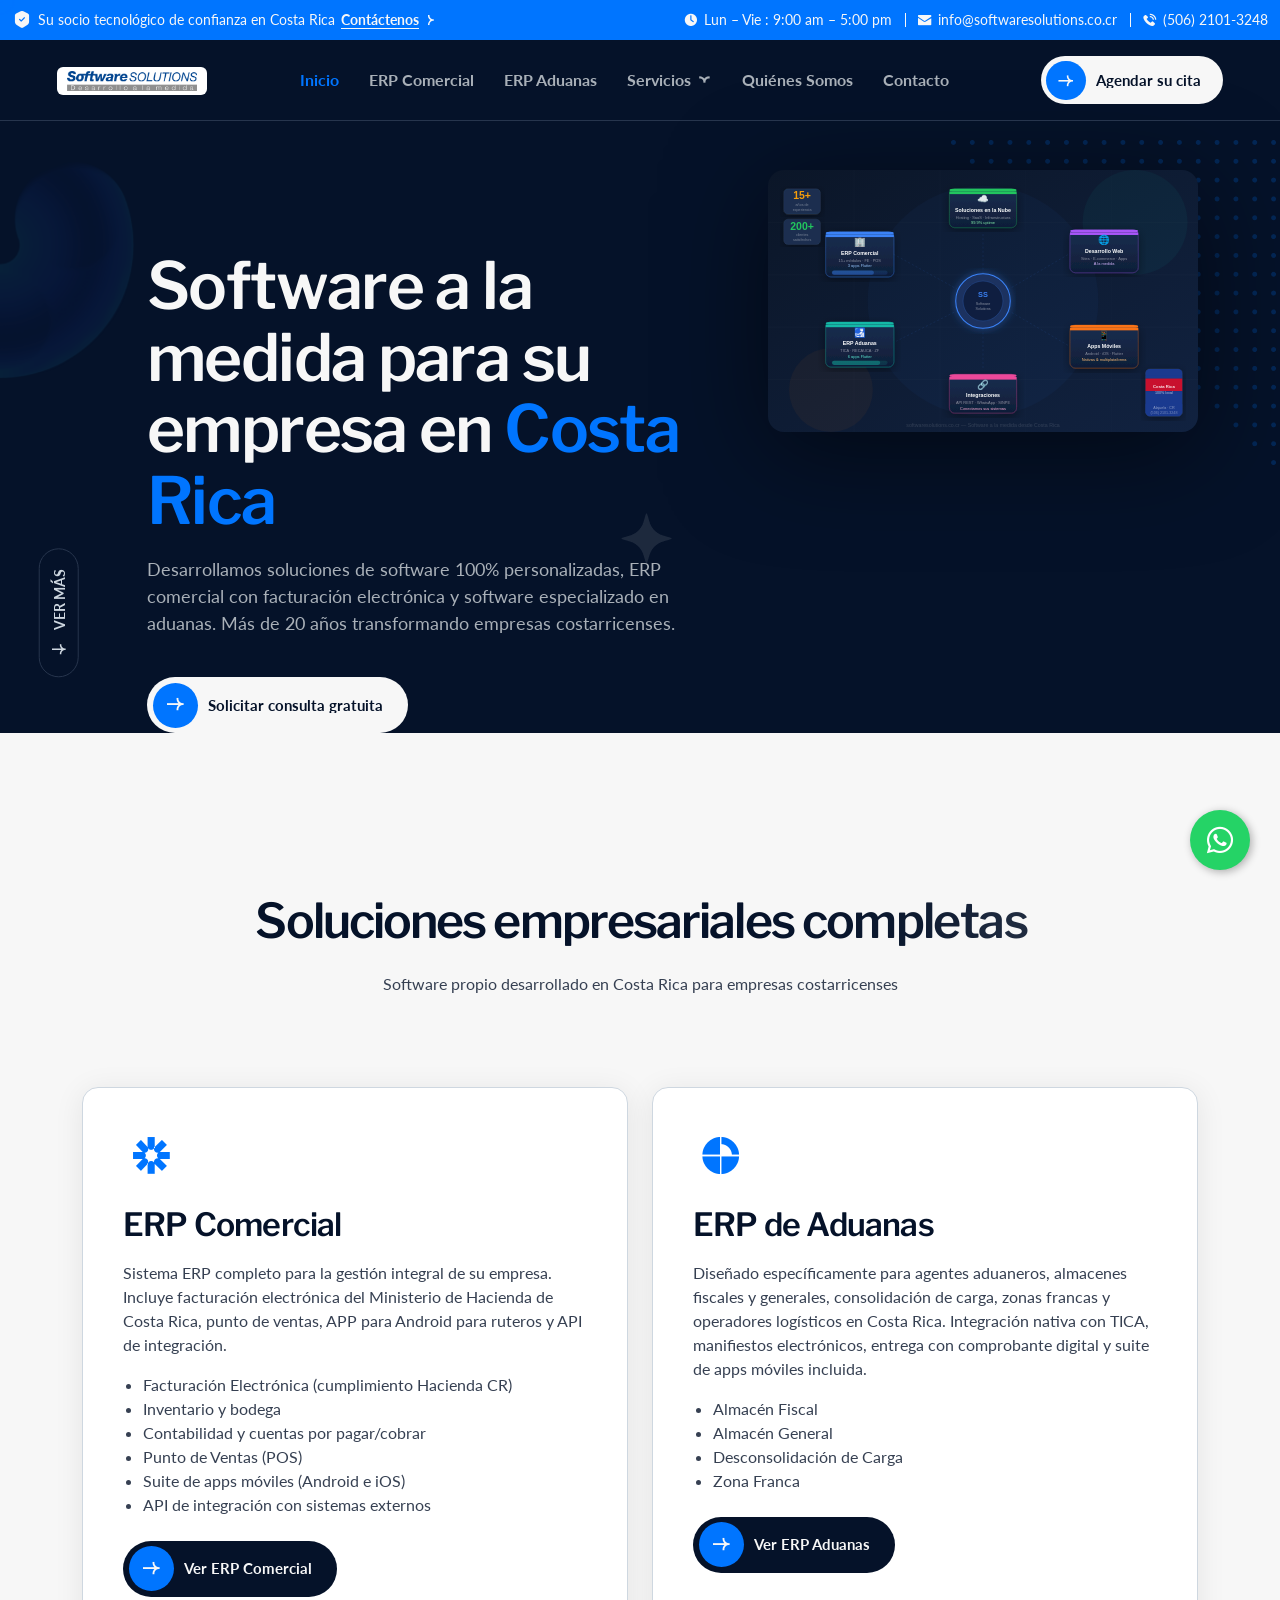
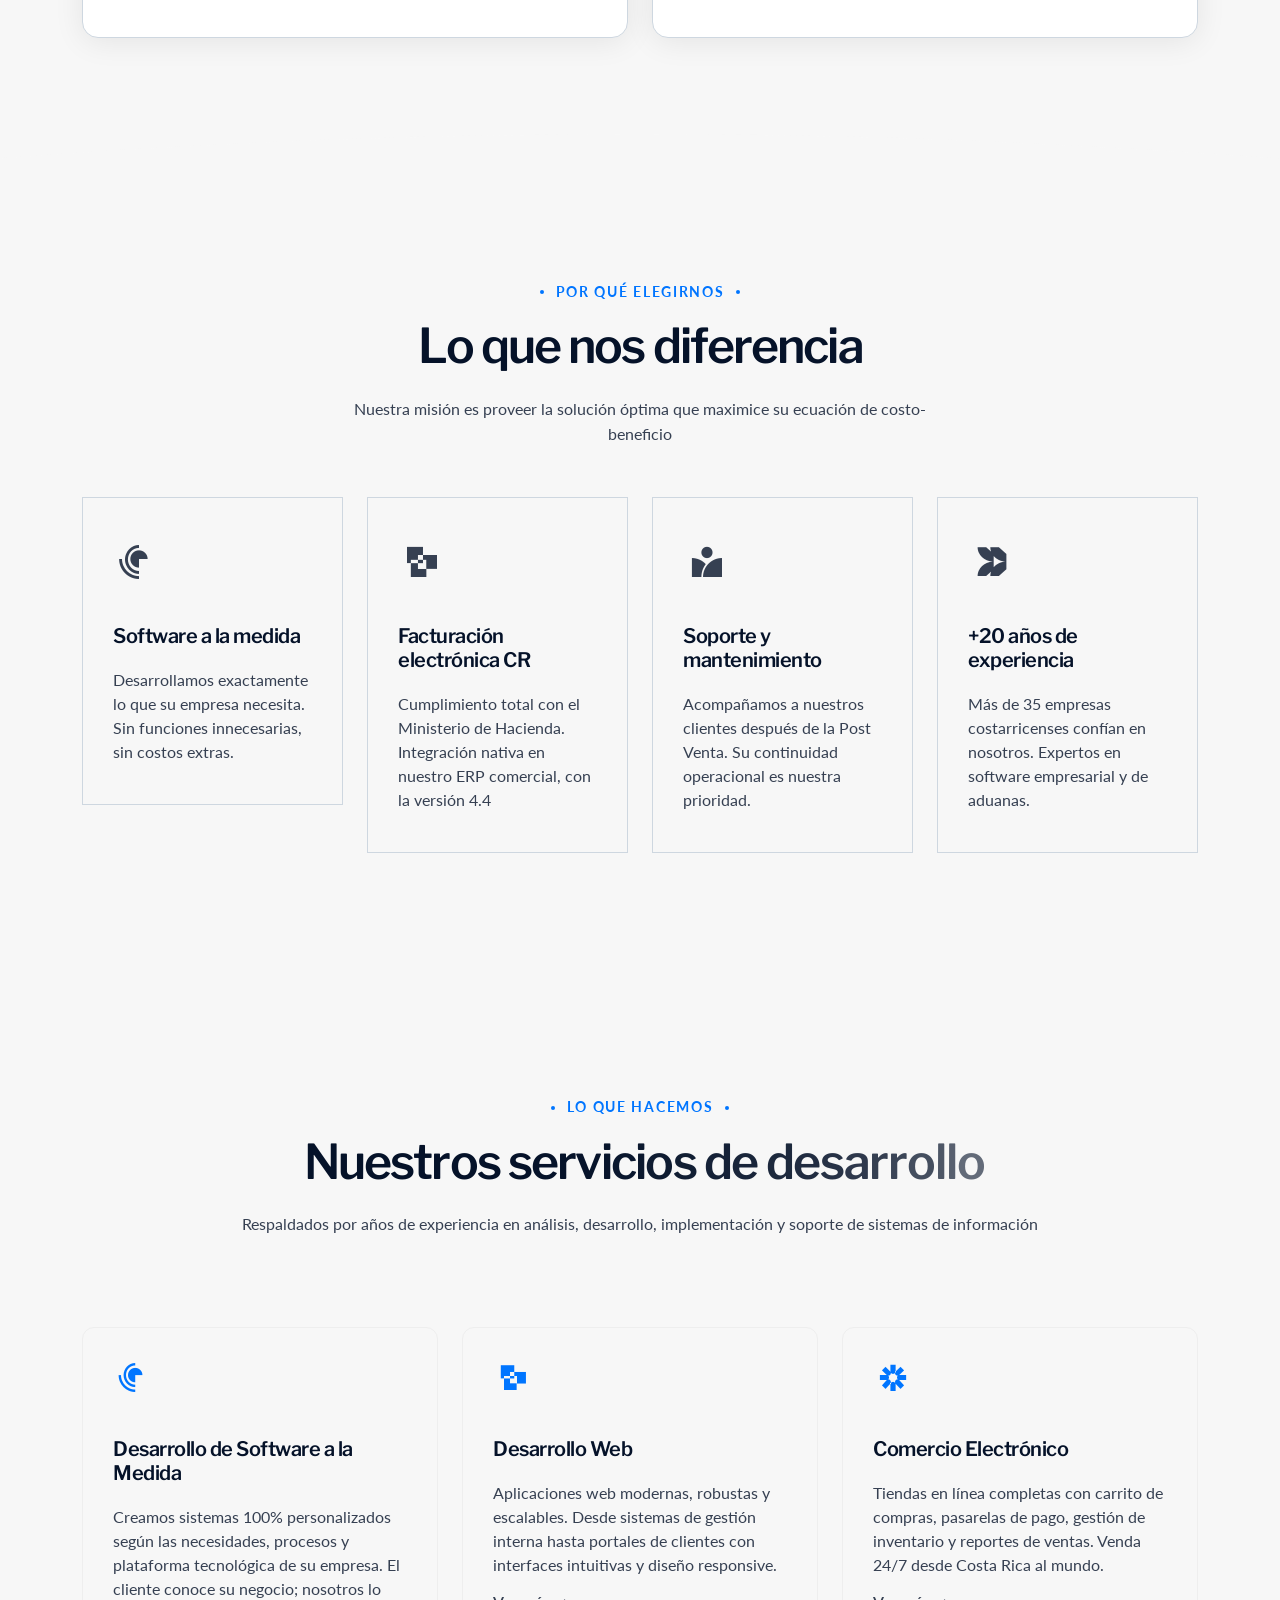
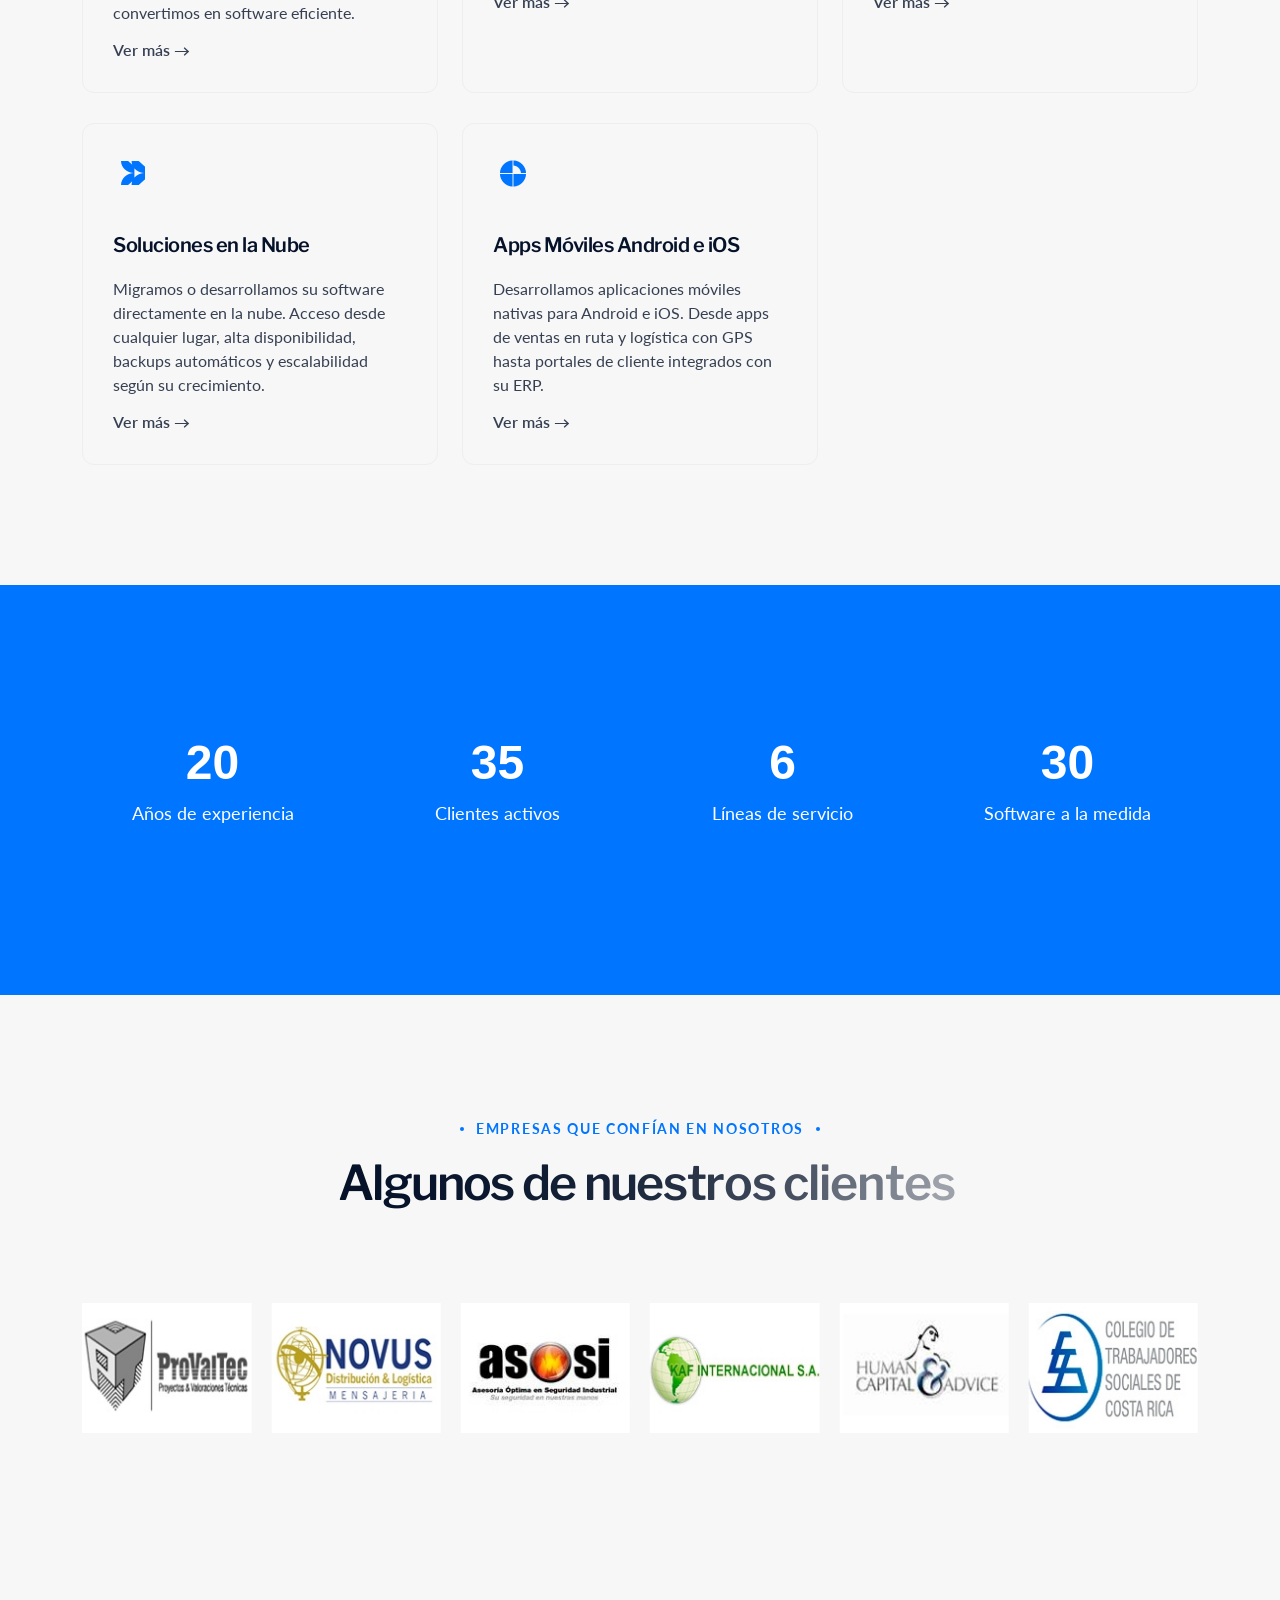
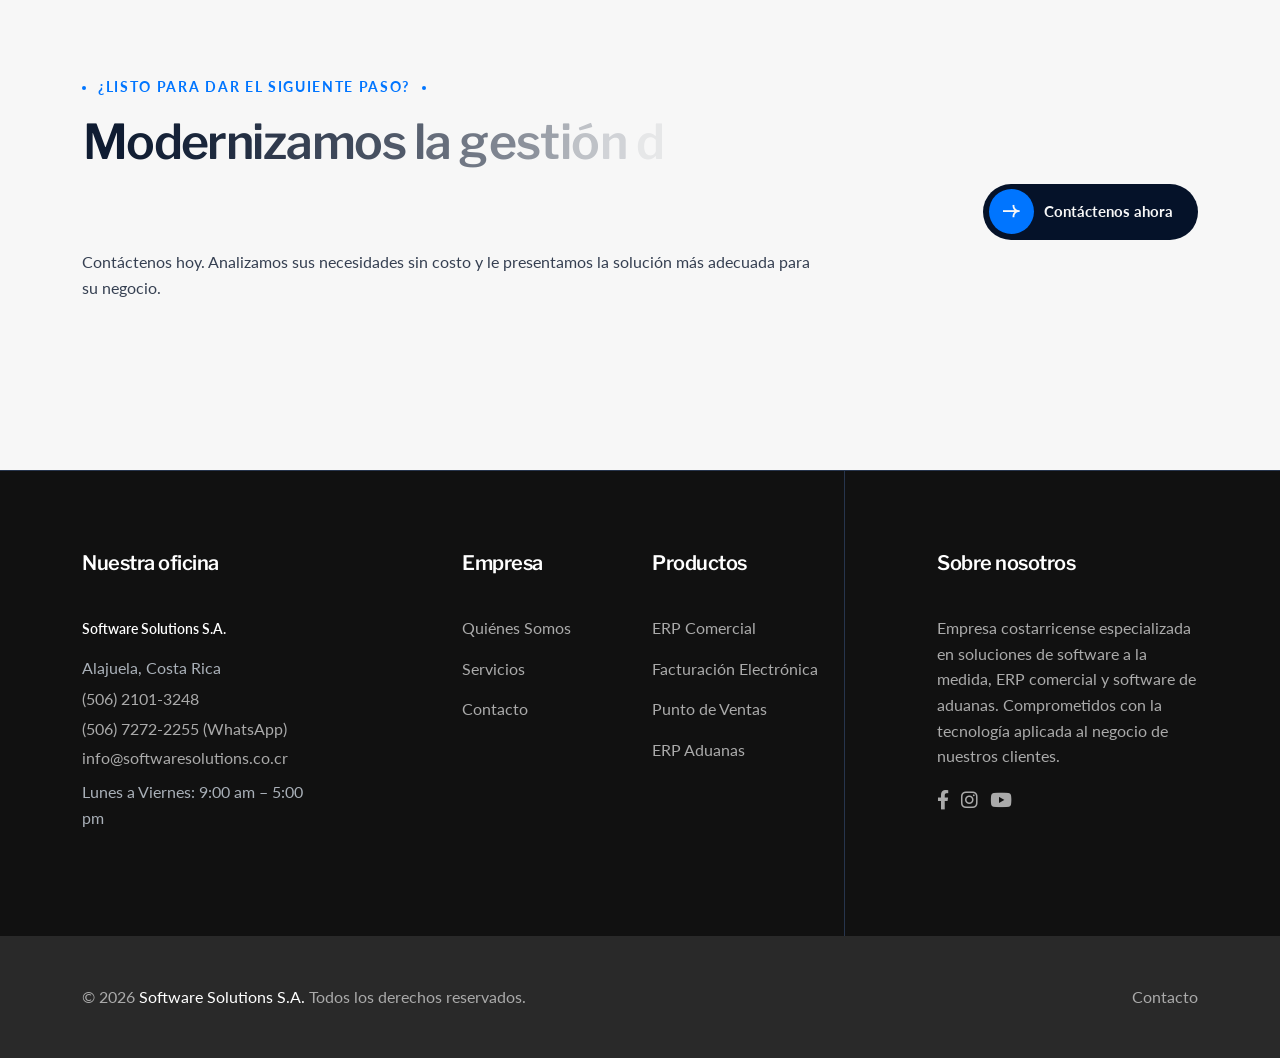
==== index.html @ 4cee5033 "first commit" ====
﻿<!DOCTYPE html>
<html class="no-js" lang="es">

<head>
   <meta charset="utf-8" />
   <meta http-equiv="x-ua-compatible" content="ie=edge" />
   <meta name="viewport" content="width=device-width, initial-scale=1" />
   <meta name="description" content="Empresa costarricense especializada en desarrollo de software a la medida, ERP comercial con facturación electrónica y software de aduanas. Más de 20 años sirviendo a empresas en Costa Rica." />
   <meta name="keywords" content="desarrollo de software costa rica, software a la medida, ERP costa rica, facturación electrónica costa rica, software aduanas costa rica, empresa software alajuela" />
   <link rel="canonical" href="https://www.softwaresolutions.co.cr/" />

   <title>Software Solutions S.A. | Software a la medida en Costa Rica</title>

   <link rel="apple-touch-icon" href="assets/images/fav.png" />
   <link rel="shortcut icon" type="image/x-icon" href="assets/images/fav.png" />

   <!-- CSS -->
   <link rel="stylesheet" href="assets/css/bootstrap.min.css" />
   <link rel="stylesheet" href="assets/css/font-awesome-pro.min.css" />
   <link rel="stylesheet" href="assets/css/animate.css" />
   <link rel="stylesheet" href="assets/css/solvior-icons.css" />
   <link rel="stylesheet" href="assets/css/swiper.min.css" />
   <link rel="stylesheet" href="assets/css/odometer-theme-default.css" />
   <link rel="stylesheet" href="assets/css/nice-select.css" />
   <link rel="stylesheet" href="assets/css/venobox.min.css" />
   <link rel="stylesheet" href="assets/css/meanmenu.css" />
   <link rel="stylesheet" href="assets/css/main.css" />

   <!-- Schema.org Organization -->
   <script type="application/ld+json">
   {
     "@context": "https://schema.org",
     "@type": "Organization",
     "name": "Software Solutions S.A.",
     "url": "https://www.softwaresolutions.co.cr",
     "logo": "https://www.softwaresolutions.co.cr/img/logo.png",
     "contactPoint": {
       "@type": "ContactPoint",
       "telephone": "+50621013248",
       "contactType": "customer service",
       "areaServed": "CR",
       "availableLanguage": "Spanish"
     },
     "address": {
       "@type": "PostalAddress",
       "addressLocality": "Alajuela",
       "addressCountry": "CR"
     },
     "sameAs": [
       "https://www.facebook.com/",
       "https://www.instagram.com/",
       "https://www.youtube.com/"
     ]
   }
   </script>

   <style>
      /* WhatsApp flotante */
      .whatsapp-float {
         position: fixed;
         width: 60px;
         height: 60px;
         bottom: 30px;
         right: 30px;
         background-color: #25d366;
         color: #fff;
         border-radius: 50px;
         text-align: center;
         font-size: 30px;
         box-shadow: 2px 2px 8px rgba(0,0,0,0.3);
         z-index: 9999;
         display: flex;
         align-items: center;
         justify-content: center;
         text-decoration: none;
         transition: transform 0.2s;
      }
      .whatsapp-float:hover { transform: scale(1.1); color: #fff; }
   .site-logo img{max-height:44px;width:auto;background:#fff;border-radius:6px;padding:4px 10px;}</style>
   <!-- Open Graph -->
   <meta property="og:type" content="website" />
   <meta property="og:locale" content="es_CR" />
   <meta property="og:site_name" content="Software Solutions S.A." />
   <meta property="og:url" content="https://www.softwaresolutions.co.cr/" />
   <meta property="og:title" content="Software Solutions S.A. | Software a la medida en Costa Rica" />
   <meta property="og:description" content="Empresa costarricense especializada en desarrollo de software a la medida, ERP comercial con facturación electrónica y software de aduanas. Más de 20 años sirviendo a empresas en Costa Rica." />
   <meta property="og:image" content="https://www.softwaresolutions.co.cr/img/og-image.jpg" />
   <meta name="twitter:card" content="summary_large_image" />
   <meta name="twitter:title" content="Software Solutions S.A. | Software a la medida en Costa Rica" />
   <meta name="twitter:description" content="Empresa costarricense especializada en desarrollo de software a la medida, ERP comercial con facturación electrónica y software de aduanas." />
   <meta name="twitter:image" content="https://www.softwaresolutions.co.cr/img/og-image.jpg" />
</head>

<body>

   <!-- Botón flotante WhatsApp -->
   <a href="https://wa.me/50672722255" class="whatsapp-float" target="_blank" aria-label="Contactar por WhatsApp">
      <i class="fa-brands fa-whatsapp"></i>
   </a>

   <div class="mouseCursor cursor-outer"></div>
   <div class="mouseCursor cursor-inner"><span><i class="tji-angle-left"></i>Drag<i class="tji-angle-right"></i></span></div>

   <!-- Preloader -->
   <div class="preloader">
      <div class="loading-container">
         <div class="loading"></div>
         <div id="loading-icon"><img src="assets/images/loader.svg" alt="cargando"></div>
      </div>
   </div>

   <!-- Hamburger Menu -->
   <div class="body-overlay"></div>
   <div class="hamburger-area" data-lenis-prevent>
      <div class="hamburger_bg"></div>
      <div class="hamburger_wrapper">
         <div class="hamburger_top d-flex align-items-center justify-content-between">
            <div class="hamburger_logo">
               <a href="index.html" class="mobile_logo">
                  <span style="font-size:1.2rem;font-weight:700;color:#fff;">Software Solutions S.A.</span>
               </a>
            </div>
            <div class="hamburger_close">
               <button class="hamburger_close_btn hamburgerCloseBtn"><i class="fa-thin fa-times"></i></button>
            </div>
         </div>
         <div class="hamburger_menu">
            <div class="mobile_menu"></div>
         </div>
         <div class="hamburger-infos">
            <h4 class="hamburger-title">Información de contacto</h4>
            <div class="contact-info">
               <div class="contact_item">
                  <span class="subtitle">Email</span>
                  <div class="text"><a class="link" href="mailto:info@softwaresolutions.co.cr">info@softwaresolutions.co.cr</a></div>
               </div>
               <div class="contact_item">
                  <span class="subtitle">Teléfono</span>
                  <div class="text"><a class="link" href="tel:+50621013248">(506) 2101-3248</a></div>
               </div>
               <div class="contact_item">
                  <span class="subtitle">WhatsApp</span>
                  <div class="text"><a class="link" href="https://wa.me/50672722255">(506) 7272-2255</a></div>
               </div>
               <div class="contact_item">
                  <span class="subtitle">Ubicación</span>
                  <div class="text">Alajuela, Costa Rica</div>
               </div>
            </div>
         </div>
         <div class="hamburger-socials">
            <h4 class="hamburger-title">Síguenos</h4>
            <ul>
               <li><a href="https://www.facebook.com/" target="_blank"><i class="fa-brands fa-facebook-f"></i></a></li>
               <li><a href="https://www.instagram.com/" target="_blank"><i class="fa-brands fa-instagram"></i></a></li>
               <li><a href="https://www.youtube.com/" target="_blank"><i class="fa-brands fa-youtube"></i></a></li>
            </ul>
         </div>
      </div>
   </div>

   <!-- Header -->
   <header class="tj-header-area header-1 header-absolute">
      <div class="header-topbar">
         <div class="container-fluid">
            <div class="row">
               <div class="col-12">
                  <div class="header-topbar_wrap">
                     <div class="topbar_note">
                        <i class="tji-check"></i> Su socio tecnológico de confianza en Costa Rica
                        <a href="contacto.html"><span>Contáctenos</span><i class="tji-angle-right"></i></a>
                     </div>
                     <div class="topbar_infos">
                        <div class="info_item">
                           <span><i class="tji-clock"></i></span>
                           <span>Lun – Vie : 9:00 am – 5:00 pm</span>
                        </div>
                        <div class="info_item">
                           <span><i class="tji-email"></i></span>
                           <a href="mailto:info@softwaresolutions.co.cr">info@softwaresolutions.co.cr</a>
                        </div>
                        <div class="info_item">
                           <span><i class="tji-phone"></i></span>
                           <a href="tel:+50621013248">(506) 2101-3248</a>
                        </div>
                     </div>
                  </div>
               </div>
            </div>
         </div>
      </div>
      <div class="header-bottom">
         <div class="container-fluid">
            <div class="row">
               <div class="col-12">
                  <div class="header-wrapper">
                     <!-- logo -->
                     <div class="site-logo">
                        <a class="logo" href="index.html">
                           <img src="img/logo.png" alt="Software Solutions S.A." onerror="this.outerHTML='<span style=\'font-weight:800;font-size:1.1rem;\'>Software Solutions S.A.</span>'">
                        </a>
                     </div>
                     <!-- nav -->
                     <div class="mainmenu d-lg-block d-none" id="main-menu">
                        <ul>
                           <li class="current-menu-ancestor"><a href="index.html">Inicio</a></li>
                           
                           <li><a href="erp-comercial.html">ERP Comercial</a></li>
                           <li><a href="erp-aduanas.html">ERP Aduanas</a></li>
                           <li class="has-dropdown">
                              <a href="servicios.html">Servicios</a>
                              <ul class="sub-menu">
                                 <li><a href="servicios.html#desarrollo">Desarrollo de Software a la Medida</a></li>
                                 <li><a href="servicios.html#web">Desarrollo Web</a></li>
                                 <li><a href="servicios.html#ecommerce">Comercio Electrónico</a></li>
                                 <li><a href="servicios.html#nube">Soluciones en la Nube</a></li>
                                 <li><a href="servicios.html#apps-moviles">Apps Móviles Android e iOS</a></li>
                              </ul>
                           </li>
                           <li><a href="quienes-somos.html">Quiénes Somos</a></li>

                           <li><a href="contacto.html">Contacto</a></li>
                        </ul>
                     </div>
                     <div class="header_right_info d-none d-md-inline-flex">
                        <a href="contacto.html" class="tj-primary-btn header_btn">
                           <div class="btn_inner">
                              <div class="btn_icon"><span><i class="tji-arrow-right"></i><i class="tji-arrow-right"></i></span></div>
                              <div class="btn_text"><span>Agendar su cita</span></div>
                           </div>
                        </a>
                     </div>
                     <button class="menu_btn d-lg-none hamburgerBtn">
                        Menú
                        <span class="cubes"><span></span><span></span><span></span><span></span></span>
                     </button>
                  </div>
               </div>
            </div>
         </div>
      </div>
   </header>

   <!-- Header sticky duplicado -->
   <header class="tj-header-area header-1 header-duplicate header-sticky">
      <div class="header-bottom">
         <div class="container-fluid">
            <div class="row">
               <div class="col-12">
                  <div class="header-wrapper">
                     <div class="site-logo">
                        <a class="logo" href="index.html">
                           <img src="img/logo.png" alt="Software Solutions S.A." onerror="this.outerHTML='<span style=\'font-weight:800;font-size:1.1rem;\'>Software Solutions S.A.</span>'">
                        </a>
                     </div>
                     <div class="mainmenu d-lg-block d-none" id="main-menu-sticky">
                        <ul>
                           <li class="current-menu-ancestor"><a href="index.html">Inicio</a></li>
                           
                           <li><a href="erp-comercial.html">ERP Comercial</a></li>
                           <li><a href="erp-aduanas.html">ERP Aduanas</a></li>
                           <li class="has-dropdown">
                              <a href="servicios.html">Servicios</a>
                              <ul class="sub-menu">
                                 <li><a href="servicios.html#desarrollo">Desarrollo de Software a la Medida</a></li>
                                 <li><a href="servicios.html#web">Desarrollo Web</a></li>
                                 <li><a href="servicios.html#ecommerce">Comercio Electrónico</a></li>
                                 <li><a href="servicios.html#nube">Soluciones en la Nube</a></li>
                                 <li><a href="servicios.html#apps-moviles">Apps Móviles Android e iOS</a></li>
                              </ul>
                           </li>
                           <li><a href="quienes-somos.html">Quiénes Somos</a></li>

                           <li><a href="contacto.html">Contacto</a></li>
                        </ul>
                     </div>
                     <div class="header_right_info d-none d-md-inline-flex">
                        <a href="contacto.html" class="tj-primary-btn header_btn">
                           <div class="btn_inner">
                              <div class="btn_icon"><span><i class="tji-arrow-right"></i><i class="tji-arrow-right"></i></span></div>
                              <div class="btn_text"><span>Agendar su cita</span></div>
                           </div>
                        </a>
                     </div>
                     <button class="menu_btn d-lg-none hamburgerBtn">
                        Menú <span class="cubes"><span></span><span></span><span></span><span></span></span>
                     </button>
                  </div>
               </div>
            </div>
         </div>
      </div>
   </header>

   <!-- MAIN -->
   <div id="smooth-wrapper">
      <div id="smooth-content">
         <main id="primary" class="site-main">

            <!-- HERO -->
            <div class="heroStack">
               <div class="stackOverlay"></div>
               <section class="tj-hero-section">
                  <div class="container">
                     <div class="row">
                        <div class="hero-wrapper">
                           <div class="hero-content">
                              <h1 class="hero-title text-anim">Software a la medida para su empresa en <span class="active-color">Costa Rica</span></h1>
                              <div class="desc wow fadeInUp" data-wow-delay="0.1s">
                                 <p>Desarrollamos soluciones de software 100% personalizadas, ERP comercial con facturación electrónica y software especializado en aduanas. Más de 20 años transformando empresas costarricenses.</p>
                              </div>
                              <div class="wow fadeInUp" data-wow-delay="0.3s">
                                 <a href="contacto.html" class="tj-primary-btn hero-button">
                                    <div class="btn_inner">
                                       <div class="btn_icon"><span><i class="tji-arrow-right"></i><i class="tji-arrow-right"></i></span></div>
                                       <div class="btn_text"><span>Solicitar consulta gratuita</span></div>
                                    </div>
                                 </a>
                              </div>
                              <div class="hero-shapes-1 move-anim"><img src="assets/images/shapes/hero-1.png" alt=""></div>
                              <div class="hero-shapes-2 zoominout"><img src="assets/images/shapes/hero-3.png" alt=""></div>
                           </div>
                           <div class="hero-images-box">
                              <div class="hero-images">
                                 <img src="img/hero-home.svg" alt="Ecosistema de soluciones de software — Software Solutions Costa Rica" style="border-radius:16px;filter:drop-shadow(0 20px 50px rgba(0,0,0,.5));">
                              </div>
                              <div class="images-shapes move-anim-2"><img src="assets/images/shapes/hero-2.png" alt=""></div>
                           </div>
                        </div>
                     </div>
                  </div>
                  <div class="hero_scroll d-none d-lg-block">
                     <a class="down" href="#scroll-hero"><span><i class="tji-arrow-bown"></i></span>Ver más</a>
                  </div>
               </section>
            </div>
            <!-- /HERO -->

            <!-- PRODUCTOS ESTRELLA -->
            <section class="section-space" style="background:#f7f7f7;">
               <div class="container">
                  <div class="row">
                     <div class="col-12">
                        <div class="sec-heading text-center">
                           <span class="sub-title wow fadeInUp" data-wow-delay="0.1s">Nuestros productos</span>
                           <h2 class="sec-title text-anim">Soluciones empresariales completas</h2>
                           <div class="desc wow fadeInUp" data-wow-delay="0.3s">
                              <p>Software propio desarrollado en Costa Rica para empresas costarricenses</p>
                           </div>
                        </div>
                     </div>
                  </div>
                  <div class="row rg-30 mt-40">
                     <!-- ERP Comercial -->
                     <div class="col-lg-6 col-md-12">
                        <div class="feature-item hover-bg" style="padding:40px;height:100%;border-radius:16px;background:#fff;box-shadow:0 4px 30px rgba(0,0,0,0.08);">
                           <div class="feature-icon" style="margin-bottom:20px;">
                              <i class="tji-business" style="font-size:3.5rem;color:var(--tj-color-theme-primary, #e63c20);"></i>
                           </div>
                           <div class="feature-content">
                              <h3 class="title" style="margin-bottom:16px;">ERP Comercial</h3>
                              <div class="desc">
                                 <p>Sistema ERP completo para la gestión integral de su empresa. Incluye facturación electrónica del Ministerio de Hacienda de Costa Rica, punto de ventas, APP para Android para ruteros y API de integración.</p>
                                 <ul style="margin-top:16px;padding-left:20px;">
                                    <li>Facturación Electrónica (cumplimiento Hacienda CR)</li>
                                    <li>Inventario y bodega</li>
                                    <li>Contabilidad y cuentas por pagar/cobrar</li>
                                    <li>Punto de Ventas (POS)</li>
                                    <li>Suite de apps móviles (Android e iOS)</li>
                                    <li>API de integración con sistemas externos</li>
                                 </ul>
                              </div>
                              <div style="margin-top:24px;">
                                 <a href="erp-comercial.html" class="tj-primary-btn">
                                    <div class="btn_inner">
                                       <div class="btn_icon"><span><i class="tji-arrow-right"></i><i class="tji-arrow-right"></i></span></div>
                                       <div class="btn_text"><span>Ver ERP Comercial</span></div>
                                    </div>
                                 </a>
                              </div>
                           </div>
                        </div>
                     </div>
                     <!-- ERP Aduanas -->
                     <div class="col-lg-6 col-md-12">
                        <div class="feature-item hover-bg" style="padding:40px;height:100%;border-radius:16px;background:#fff;box-shadow:0 4px 30px rgba(0,0,0,0.08);">
                           <div class="feature-icon" style="margin-bottom:20px;">
                              <i class="tji-executive" style="font-size:3.5rem;color:var(--tj-color-theme-primary, #e63c20);"></i>
                           </div>
                           <div class="feature-content">
                              <h3 class="title" style="margin-bottom:16px;">ERP de Aduanas</h3>
                              <div class="desc">
                                 <p>Diseñado específicamente para agentes aduaneros, almacenes fiscales y generales, consolidación de carga, zonas francas y operadores logísticos en Costa Rica. Integración nativa con TICA, manifiestos electrónicos, entrega con comprobante digital y suite de apps móviles incluida.</p>
                                 <ul style="margin-top:16px;padding-left:20px;">
                                    <li>Almacén Fiscal</li>
                                    <li>Almacén General</li>
                                    <li>Desconsolidación de Carga</li>
                                    <li>Zona Franca</li>
                                 </ul>
                              </div>
                              <div style="margin-top:24px;">
                                 <a href="erp-aduanas.html" class="tj-primary-btn">
                                    <div class="btn_inner">
                                       <div class="btn_icon"><span><i class="tji-arrow-right"></i><i class="tji-arrow-right"></i></span></div>
                                       <div class="btn_text"><span>Ver ERP Aduanas</span></div>
                                    </div>
                                 </a>
                              </div>
                           </div>
                        </div>
                     </div>
                  </div>
               </div>
            </section>
            <!-- /PRODUCTOS ESTRELLA -->

            <!-- FEATURES -->
            <section class="tj-feature-section with-shape" id="scroll-hero">
               <div class="tj-feature-section-wrap section-space">
                  <div class="container">
                     <div class="row">
                        <div class="col-12">
                           <div class="sec-heading text-center">
                              <span class="sub-title wow fadeInUp" data-wow-delay="0.1s">Por qué elegirnos</span>
                              <h2 class="sec-title text-anim">Lo que nos diferencia</h2>
                              <div class="desc wow fadeInUp" data-wow-delay="0.3s">
                                 <p>Nuestra misión es proveer la solución óptima que maximice su ecuación de costo-beneficio</p>
                              </div>
                           </div>
                        </div>
                     </div>
                     <div class="row rg-30">
                        <div class="col-lg-3 col-md-6 col-sm-6">
                           <div class="feature-item hover-bg">
                              <div class="feature-icon"><i class="tji-optimization" style="font-size:3rem;"></i></div>
                              <div class="feature-content">
                                 <h5 class="title">Software a la medida</h5>
                                 <div class="desc"><p>Desarrollamos exactamente lo que su empresa necesita. Sin funciones innecesarias, sin costos extras.</p></div>
                              </div>
                           </div>
                        </div>
                        <div class="col-lg-3 col-md-6 col-sm-6">
                           <div class="feature-item hover-bg">
                              <div class="feature-icon"><i class="tji-strategic" style="font-size:3rem;"></i></div>
                              <div class="feature-content">
                                 <h5 class="title">Facturación electrónica CR</h5>
                                 <div class="desc"><p>Cumplimiento total con el Ministerio de Hacienda. Integración nativa en nuestro ERP comercial, con la versión 4.4</p></div>
                              </div>
                           </div>
                        </div>
                        <div class="col-lg-3 col-md-6 col-sm-6">
                           <div class="feature-item hover-bg">
                              <div class="feature-icon"><i class="tji-leadership" style="font-size:3rem;"></i></div>
                              <div class="feature-content">
                                 <h5 class="title">Soporte y mantenimiento</h5>
                                 <div class="desc"><p>Acompañamos a nuestros clientes después de la Post Venta. Su continuidad operacional es nuestra prioridad.</p></div>
                              </div>
                           </div>
                        </div>
                        <div class="col-lg-3 col-md-6 col-sm-6">
                           <div class="feature-item hover-bg">
                              <div class="feature-icon"><i class="tji-process" style="font-size:3rem;"></i></div>
                              <div class="feature-content">
                                 <h5 class="title">+20 años de experiencia</h5>
                                 <div class="desc"><p>Más de 35 empresas costarricenses confían en nosotros. Expertos en software empresarial y de aduanas.</p></div>
                              </div>
                           </div>
                        </div>
                     </div>
                  </div>
               </div>
            </section>
            <!-- /FEATURES -->


            <!-- SERVICIOS -->
            <section class="section-space">
               <div class="container">
                  <div class="row">
                     <div class="col-12">
                        <div class="sec-heading text-center">
                           <span class="sub-title wow fadeInUp" data-wow-delay="0.1s">Lo que hacemos</span>
                           <h2 class="sec-title text-anim">Nuestros servicios de desarrollo</h2>
                           <div class="desc wow fadeInUp" data-wow-delay="0.3s">
                              <p>Respaldados por años de experiencia en análisis, desarrollo, implementación y soporte de sistemas de información</p>
                           </div>
                        </div>
                     </div>
                  </div>
                  <div class="row rg-30 mt-40">
                     <div class="col-lg-4 col-md-6">
                        <div class="feature-item hover-bg" style="padding:30px;border-radius:12px;border:1px solid #eee;height:100%;">
                           <div class="feature-icon"><i class="tji-optimization" style="font-size:2.5rem;color:var(--tj-color-theme-primary,#e63c20);"></i></div>
                           <div class="feature-content">
                              <h5 class="title">Desarrollo de Software a la Medida</h5>
                              <div class="desc"><p>Creamos sistemas 100% personalizados según las necesidades, procesos y plataforma tecnológica de su empresa. El cliente conoce su negocio; nosotros lo convertimos en software eficiente.</p></div>
                              <a href="servicios.html#desarrollo" style="font-weight:600;margin-top:12px;display:inline-block;">Ver más &rarr;</a>
                           </div>
                        </div>
                     </div>
                     <div class="col-lg-4 col-md-6">
                        <div class="feature-item hover-bg" style="padding:30px;border-radius:12px;border:1px solid #eee;height:100%;">
                           <div class="feature-icon"><i class="tji-strategic" style="font-size:2.5rem;color:var(--tj-color-theme-primary,#e63c20);"></i></div>
                           <div class="feature-content">
                              <h5 class="title">Desarrollo Web</h5>
                              <div class="desc"><p>Aplicaciones web modernas, robustas y escalables. Desde sistemas de gestión interna hasta portales de clientes con interfaces intuitivas y diseño responsive.</p></div>
                              <a href="servicios.html#web" style="font-weight:600;margin-top:12px;display:inline-block;">Ver más &rarr;</a>
                           </div>
                        </div>
                     </div>
                     <div class="col-lg-4 col-md-6">
                        <div class="feature-item hover-bg" style="padding:30px;border-radius:12px;border:1px solid #eee;height:100%;">
                           <div class="feature-icon"><i class="tji-business" style="font-size:2.5rem;color:var(--tj-color-theme-primary,#e63c20);"></i></div>
                           <div class="feature-content">
                              <h5 class="title">Comercio Electrónico</h5>
                              <div class="desc"><p>Tiendas en línea completas con carrito de compras, pasarelas de pago, gestión de inventario y reportes de ventas. Venda 24/7 desde Costa Rica al mundo.</p></div>
                              <a href="servicios.html#ecommerce" style="font-weight:600;margin-top:12px;display:inline-block;">Ver más &rarr;</a>
                           </div>
                        </div>
                     </div>
                     <div class="col-lg-4 col-md-6">
                        <div class="feature-item hover-bg" style="padding:30px;border-radius:12px;border:1px solid #eee;height:100%;">
                           <div class="feature-icon"><i class="tji-process" style="font-size:2.5rem;color:var(--tj-color-theme-primary,#e63c20);"></i></div>
                           <div class="feature-content">
                              <h5 class="title">Soluciones en la Nube</h5>
                              <div class="desc"><p>Migramos o desarrollamos su software directamente en la nube. Acceso desde cualquier lugar, alta disponibilidad, backups automáticos y escalabilidad según su crecimiento.</p></div>
                              <a href="servicios.html#nube" style="font-weight:600;margin-top:12px;display:inline-block;">Ver más &rarr;</a>
                           </div>
                        </div>
                     </div>
                     <div class="col-lg-4 col-md-6">
                        <div class="feature-item hover-bg" style="padding:30px;border-radius:12px;border:1px solid #eee;height:100%;">
                           <div class="feature-icon"><i class="tji-executive" style="font-size:2.5rem;color:var(--tj-color-theme-primary,#e63c20);"></i></div>
                           <div class="feature-content">
                              <h5 class="title">Apps Móviles Android e iOS</h5>
                              <div class="desc"><p>Desarrollamos aplicaciones móviles nativas para Android e iOS. Desde apps de ventas en ruta y logística con GPS hasta portales de cliente integrados con su ERP.</p></div>
                              <a href="servicios.html#apps-moviles" style="font-weight:600;margin-top:12px;display:inline-block;">Ver más &rarr;</a>
                           </div>
                        </div>
                     </div>
                  </div>
               </div>
            </section>
            <!-- /SERVICIOS -->

            <!-- STATS -->
            <section class="section-space" style="background:var(--tj-color-theme-primary,#e63c20);color:#fff;">
               <div class="container">
                  <div class="row text-center">
                     <div class="col-lg-3 col-md-6 col-sm-6" style="padding:30px 0;">
                        <div class="odometer" data-count="20" style="font-size:3rem;font-weight:800;">20</div>
                        <p style="margin-top:8px;font-size:1.1rem;">Años de experiencia</p>
                     </div>
                     <div class="col-lg-3 col-md-6 col-sm-6" style="padding:30px 0;">
                        <div class="odometer" data-count="35" style="font-size:3rem;font-weight:800;">35+</div>
                        <p style="margin-top:8px;font-size:1.1rem;">Clientes activos</p>
                     </div>
                     <div class="col-lg-3 col-md-6 col-sm-6" style="padding:30px 0;">
                        <div class="odometer" data-count="6" style="font-size:3rem;font-weight:800;">6</div>
                        <p style="margin-top:8px;font-size:1.1rem;">Líneas de servicio</p>
                     </div>
                     <div class="col-lg-3 col-md-6 col-sm-6" style="padding:30px 0;">
                        <div class="odometer" data-count="30" style="font-size:3rem;font-weight:800;">30</div>
                        <p style="margin-top:8px;font-size:1.1rem;">Software a la medida</p>
                     </div>
                  </div>
               </div>
            </section>
            <!-- /STATS -->

            <!-- CLIENTES -->
            <section class="section-space" style="background:#f7f7f7;">
               <div class="container">
                  <div class="row">
                     <div class="col-12">
                        <div class="sec-heading text-center">
                           <span class="sub-title wow fadeInUp" data-wow-delay="0.1s">Empresas que confían en nosotros</span>
                           <h2 class="sec-title text-anim">Algunos de nuestros clientes</h2>
                        </div>
                     </div>
                  </div>
                  <div class="row mt-40">
                     <div class="col-12">
                        <div class="swiper brand-active">
                           <div class="swiper-wrapper">
                              <div class="swiper-slide"><div class="brand-logo"><img src="img/clientes/total-natural.jpg" alt="Total Natural"></div></div>
                              <div class="swiper-slide"><div class="brand-logo"><img src="img/clientes/provaltec.jpg" alt="Provaltec"></div></div>
                              <div class="swiper-slide"><div class="brand-logo"><img src="img/clientes/novus-mensajeria.jpg" alt="Novus Mensajería"></div></div>
                              <div class="swiper-slide"><div class="brand-logo"><img src="img/clientes/asosi.jpg" alt="ASOSI"></div></div>
                              <div class="swiper-slide"><div class="brand-logo"><img src="img/clientes/kaf-internacional.jpg" alt="KAF Internacional"></div></div>
                              <div class="swiper-slide"><div class="brand-logo"><img src="img/clientes/human-capital.jpg" alt="Human Capital"></div></div>
                              <div class="swiper-slide"><div class="brand-logo"><img src="img/clientes/colegio-trabajadores-sociales.jpg" alt="Colegio de Trabajadores Sociales"></div></div>
                              <div class="swiper-slide"><div class="brand-logo"><img src="img/clientes/boston-scientific.jpg" alt="Boston Scientific"></div></div>
                              <div class="swiper-slide"><div class="brand-logo"><img src="img/clientes/soluciones-logisticas-mundiales.jpg" alt="Soluciones Logísticas Mundiales"></div></div>
                              <div class="swiper-slide"><div class="brand-logo"><img src="img/clientes/human-talent-factory.jpg" alt="Human Talent Factory"></div></div>
                              <div class="swiper-slide"><div class="brand-logo"><img src="img/clientes/cable-pacayas.jpg" alt="Cable Pacayas"></div></div>
                              <div class="swiper-slide"><div class="brand-logo"><img src="img/clientes/rush-cargo.jpg" alt="Rush Cargo"></div></div>
                              <div class="swiper-slide"><div class="brand-logo"><img src="img/clientes/araica.jpg" alt="ARAICA"></div></div>
                              <div class="swiper-slide"><div class="brand-logo"><img src="img/clientes/tnt-costa-rica.jpg" alt="TNT Costa Rica"></div></div>
                              <div class="swiper-slide"><div class="brand-logo"><img src="img/clientes/jp-tecnicas.jpg" alt="JP Técnicas"></div></div>
                              <div class="swiper-slide"><div class="brand-logo"><img src="img/clientes/interport.jpg" alt="Interport"></div></div>
                              <div class="swiper-slide"><div class="brand-logo"><img src="img/clientes/tropical-tours.jpg" alt="Tropical Tours"></div></div>
                              <div class="swiper-slide"><div class="brand-logo"><img src="img/clientes/deliexpress.jpg" alt="Deliexpress"></div></div>
                              <div class="swiper-slide"><div class="brand-logo"><img src="img/clientes/show-marketing.jpg" alt="Show Marketing"></div></div>
                              <div class="swiper-slide"><div class="brand-logo"><img src="img/clientes/sama-internacional.jpg" alt="Sama Internacional"></div></div>
                              <div class="swiper-slide"><div class="brand-logo"><img src="img/clientes/intercontinental-kargo.jpg" alt="Intercontinental Kargo"></div></div>
                              <div class="swiper-slide"><div class="brand-logo"><img src="img/clientes/sistamedica.jpg" alt="Sistamedica"></div></div>
                              <div class="swiper-slide"><div class="brand-logo"><img src="img/clientes/aduanal-horizontes.jpg" alt="Aduanal Horizontes"></div></div>
                              <div class="swiper-slide"><div class="brand-logo"><img src="img/clientes/cenacat.jpg" alt="Cenacat"></div></div>
                              <div class="swiper-slide"><div class="brand-logo"><img src="img/clientes/constructora-cfc.jpg" alt="Constructora CFC"></div></div>
                              <div class="swiper-slide"><div class="brand-logo"><img src="img/clientes/gdm.jpg" alt="GDM"></div></div>
                              <div class="swiper-slide"><div class="brand-logo"><img src="img/clientes/muebles-san-rafael.jpg" alt="Muebles San Rafael"></div></div>
                              <div class="swiper-slide"><div class="brand-logo"><img src="img/clientes/pd-lawyers.jpg" alt="PD Lawyers"></div></div>
                              <div class="swiper-slide"><div class="brand-logo"><img src="img/clientes/nalakalu.jpg" alt="Nalakalu"></div></div>
                              <div class="swiper-slide"><div class="brand-logo"><img src="img/clientes/rfs.jpg" alt="RFS"></div></div>
                              <div class="swiper-slide"><div class="brand-logo"><img src="img/clientes/crcustomers.png" alt="CRCUSTOMERS"></div></div>
                              <div class="swiper-slide"><div class="brand-logo"><img src="img/clientes/netcom.png" alt="Netcom"></div></div>
                              <div class="swiper-slide"><div class="brand-logo"><img src="img/clientes/ipc.png" alt="IPC"></div></div>
                              <div class="swiper-slide"><div class="brand-logo"><img src="img/clientes/alpiste.png" alt="Alpiste"></div></div>
                              <div class="swiper-slide"><div class="brand-logo"><img src="img/clientes/u-san-judas-tadeo.png" alt="U San Judas Tadeo"></div></div>
                           </div>
                        </div>
                     </div>
                  </div>
               </div>
            </section>
            <!-- /CLIENTES -->

            <!-- CTA -->
            <section class="section-space">
               <div class="container">
                  <div class="row align-items-center">
                     <div class="col-lg-8 col-md-8">
                        <div class="sec-heading">
                           <span class="sub-title wow fadeInUp" data-wow-delay="0.1s">¿Listo para dar el siguiente paso?</span>
                           <h2 class="sec-title text-anim">Modernizamos la gestión de su empresa</h2>
                           <div class="desc wow fadeInUp" data-wow-delay="0.3s">
                              <p>Contáctenos hoy. Analizamos sus necesidades sin costo y le presentamos la solución más adecuada para su negocio.</p>
                           </div>
                        </div>
                     </div>
                     <div class="col-lg-4 col-md-4 text-md-end mt-30 mt-md-0">
                        <a href="contacto.html" class="tj-primary-btn">
                           <div class="btn_inner">
                              <div class="btn_icon"><span><i class="tji-arrow-right"></i><i class="tji-arrow-right"></i></span></div>
                              <div class="btn_text"><span>Contáctenos ahora</span></div>
                           </div>
                        </a>
                     </div>
                  </div>
               </div>
            </section>
            <!-- /CTA -->

         </main>

         <!-- FOOTER -->
         <footer class="tj-footer-area" style="background:#111;">
            <div class="footer-top-area fix">
               <div class="container">
                  <div class="row rg-50 line">
                     <div class="col-xl-4 col-lg-4 col-md-6 col-sm-6">
                        <div class="footer-widget footer-contact-infos">
                           <div class="footer-title"><h4 class="title" style="color:#fff;">Nuestra oficina</h4></div>
                           <div class="infos-item" style="color:#aaa;">
                              <span style="color:#fff;font-weight:600;">Software Solutions S.A.</span>
                              <p style="margin-top:8px;">Alajuela, Costa Rica</p>
                              <a href="tel:+50621013248" style="color:#aaa;display:block;margin-top:4px;">(506) 2101-3248</a>
                              <a href="https://wa.me/50672722255" style="color:#aaa;display:block;margin-top:4px;">(506) 7272-2255 (WhatsApp)</a>
                              <a href="mailto:info@softwaresolutions.co.cr" style="color:#aaa;display:block;margin-top:4px;">info@softwaresolutions.co.cr</a>
                              <p style="margin-top:8px;">Lunes a Viernes: 9:00 am – 5:00 pm</p>
                           </div>
                        </div>
                     </div>
                     <div class="col-xl-2 col-lg-2 col-md-6 col-sm-6">
                        <div class="footer-widget widget_nav_menu">
                           <div class="footer-title"><h4 class="title" style="color:#fff;">Empresa</h4></div>
                           <div class="widget-menu">
                              <ul style="list-style:none;padding:0;">
                                 <li><a href="quienes-somos.html" style="color:#aaa;">Quiénes Somos</a></li>
                                 <li><a href="servicios.html" style="color:#aaa;">Servicios</a></li>
                                 <li><a href="contacto.html" style="color:#aaa;">Contacto</a></li>
                              </ul>
                           </div>
                        </div>
                     </div>
                     <div class="col-xl-3 col-lg-3 col-md-6 col-sm-6">
                        <div class="footer-widget widget_nav_menu">
                           <div class="footer-title"><h4 class="title" style="color:#fff;">Productos</h4></div>
                           <div class="widget-menu">
                              <ul style="list-style:none;padding:0;">
                                 <li><a href="erp-comercial.html" style="color:#aaa;">ERP Comercial</a></li>
                                 <li><a href="erp-comercial.html#facturacion" style="color:#aaa;">Facturación Electrónica</a></li>
                                 <li><a href="erp-comercial.html#pos" style="color:#aaa;">Punto de Ventas</a></li>
                                 <li><a href="erp-aduanas.html" style="color:#aaa;">ERP Aduanas</a></li>
                              </ul>
                           </div>
                        </div>
                     </div>
                     <div class="col-xl-3 col-lg-3 col-md-6 col-sm-6">
                        <div class="footer-widget footer-newsletter-form">
                           <div class="footer-title"><h4 class="title" style="color:#fff;">Sobre nosotros</h4></div>
                           <p style="color:#aaa;margin-bottom:16px;">Empresa costarricense especializada en soluciones de software a la medida, ERP comercial y software de aduanas. Comprometidos con la tecnología aplicada al negocio de nuestros clientes.</p>
                           <div style="display:flex;gap:12px;margin-top:16px;">
                              <a href="https://www.facebook.com/" target="_blank" style="color:#aaa;font-size:1.2rem;"><i class="fa-brands fa-facebook-f"></i></a>
                              <a href="https://www.instagram.com/" target="_blank" style="color:#aaa;font-size:1.2rem;"><i class="fa-brands fa-instagram"></i></a>
                              <a href="https://www.youtube.com/" target="_blank" style="color:#aaa;font-size:1.2rem;"><i class="fa-brands fa-youtube"></i></a>
                           </div>
                        </div>
                     </div>
                  </div>
               </div>
            </div>
            <div class="footer-copyright-area">
               <div class="container">
                  <div class="row">
                     <div class="col-12">
                        <div class="copyright-content-area" style="display:flex;justify-content:space-between;align-items:center;padding:20px 0;flex-wrap:wrap;gap:12px;">
                           <div class="copyright-text">
                              <p style="color:#aaa;margin:0;">© 2026 <a href="index.html" style="color:#fff;">Software Solutions S.A.</a> Todos los derechos reservados.</p>
                           </div>
                           <div class="copyright-menu">
                              <ul style="list-style:none;padding:0;margin:0;display:flex;gap:16px;">
                                 <li><a href="contacto.html" style="color:#aaa;">Contacto</a></li>
                              </ul>
                           </div>
                        </div>
                     </div>
                  </div>
               </div>
            </div>
            <div class="back-to-top-wrapper">
               <button id="back_to_top" type="button" class="back-to-top-btn style-2">
                  <i class="tji-arrow-up"></i><span>INICIO</span>
               </button>
            </div>
         </footer>
         <!-- /FOOTER -->

      </div>
   </div>

   <!-- JS -->
   <script src="assets/js/jquery.min.js"></script>
   <script src="assets/js/bootstrap.bundle.min.js"></script>
   <script src="assets/js/gsap.min.js"></script>
   <script src="assets/js/gsap-scroll-to-plugin.min.js"></script>
   <script src="assets/js/gsap-scroll-trigger.min.js"></script>
   <script src="assets/js/gsap-split-text.min.js"></script>
   <script src="assets/js/smooth-scroll.min.js"></script>
   <script src="assets/js/appear.min.js"></script>
   <script src="assets/js/wow.min.js"></script>
   <script src="assets/js/odometer.min.js"></script>
   <script src="assets/js/swiper.min.js"></script>
   <script src="assets/js/nice-select.js"></script>
   <script src="assets/js/venobox.min.js"></script>
   <script src="assets/js/meanmenu.js"></script>
   <script src="assets/js/main.js"></script>

   <script>
      // Swiper para clientes
      new Swiper('.brand-active', {
         slidesPerView: 2,
         spaceBetween: 20,
         loop: true,
         autoplay: { delay: 2000, disableOnInteraction: false },
         breakpoints: {
            480:  { slidesPerView: 3 },
            768:  { slidesPerView: 4 },
            1024: { slidesPerView: 5 },
            1280: { slidesPerView: 6 }
         }
      });
   </script>

</body>
</html>
---- assets/css/solvior-icons.css ----
@font-face {
  font-family: "solvior-icons";
  src: url("../fonts/solvior-icons.eot?wmr4q0");
  src: url("../fonts/solvior-icons.eot?wmr4q0#iefix") format("embedded-opentype"), url("../fonts/solvior-icons.ttf?wmr4q0") format("truetype"), url("../fonts/solvior-icons.woff?wmr4q0") format("woff"),
    url("../fonts/solvior-icons.svg?wmr4q0#solvior-icons") format("svg");
  font-weight: normal;
  font-style: normal;
  font-display: block;
}

[class^="tji-"],
[class*=" tji-"] {
  /* use !important to prevent issues with browser extensions that change fonts */
  font-family: "solvior-icons" !important;
  speak: never;
  font-style: normal;
  font-weight: normal;
  font-variant: normal;
  text-transform: none;
  line-height: 1;

  /* Better Font Rendering =========== */
  -webkit-font-smoothing: antialiased;
  -moz-osx-font-smoothing: grayscale;
}

.tji-angle-up:before {
  content: "\e92e";
}
.tji-operations:before {
  content: "\e916";
}
.tji-process-1:before {
  content: "\e917";
}
.tji-manage:before {
  content: "\e918";
}
.tji-strategy:before {
  content: "\e919";
}
.tji-performance:before {
  content: "\e92c";
}
.tji-organize:before {
  content: "\e92d";
}
.tji-reply:before {
  content: "\e900";
}
.tji-calender:before {
  content: "\e901";
}
.tji-coments:before {
  content: "\e902";
}
.tji-square-cube:before {
  content: "\e903";
}
.tji-minus:before {
  content: "\e904";
}
.tji-plus:before {
  content: "\e905";
}
.tji-personalization:before {
  content: "\e906";
}
.tji-quick:before {
  content: "\e907";
}
.tji-results:before {
  content: "\e908";
}
.tji-brand:before {
  content: "\e909";
}
.tji-paper-plane:before {
  content: "\e90a";
}
.tji-single-cube:before {
  content: "\e90b";
}
.tji-cube:before {
  content: "\e90c";
}
.tji-left-quote:before {
  content: "\e90d";
}
.tji-right-quote:before {
  content: "\e90e";
}
.tji-double-check:before {
  content: "\e90f";
}
.tji-business:before {
  content: "\e910";
}
.tji-executive:before {
  content: "\e911";
}
.tji-leadership:before {
  content: "\e912";
}
.tji-optimization:before {
  content: "\e913";
}
.tji-process:before {
  content: "\e914";
}
.tji-strategic:before {
  content: "\e915";
}
.tji-angle-down:before {
  content: "\e91a";
}
.tji-angle-left:before {
  content: "\e91b";
}
.tji-angle-right:before {
  content: "\e91c";
}
.tji-arrow-up:before {
  content: "\e91d";
}
.tji-arrow-bown:before {
  content: "\e91e";
}
.tji-arrow-left:before {
  content: "\e91f";
}
.tji-arrow-right:before {
  content: "\e920";
}
.tji-check:before {
  content: "\e921";
}
.tji-clock:before {
  content: "\e922";
}
.tji-location:before {
  content: "\e923";
}
.tji-phone:before {
  content: "\e924";
}
.tji-email:before {
  content: "\e925";
}
.tji-chat:before {
  content: "\e926";
}
.tji-globe:before {
  content: "\e927";
}
.tji-play:before {
  content: "\e928";
}
.tji-search:before {
  content: "\e929";
}
.tji-star-2:before {
  content: "\e92a";
}
.tji-star:before {
  content: "\e92b";
}
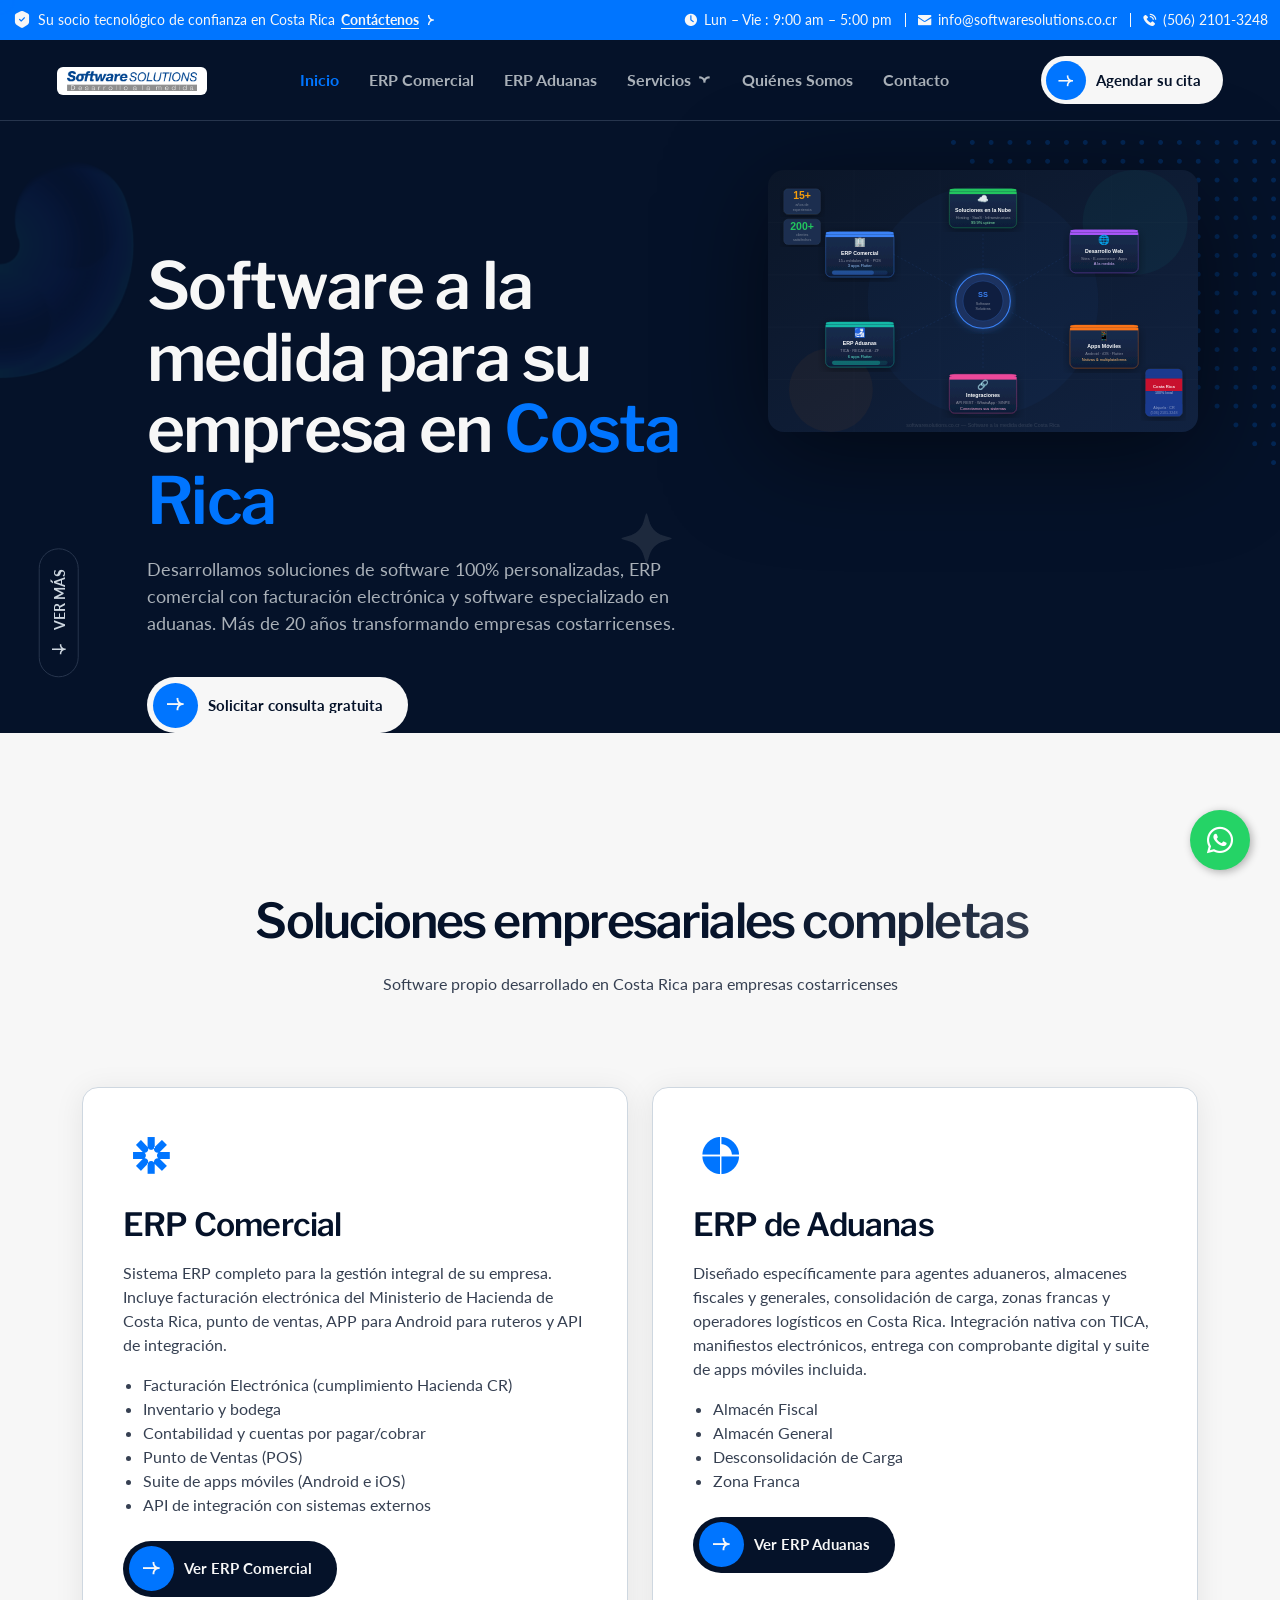
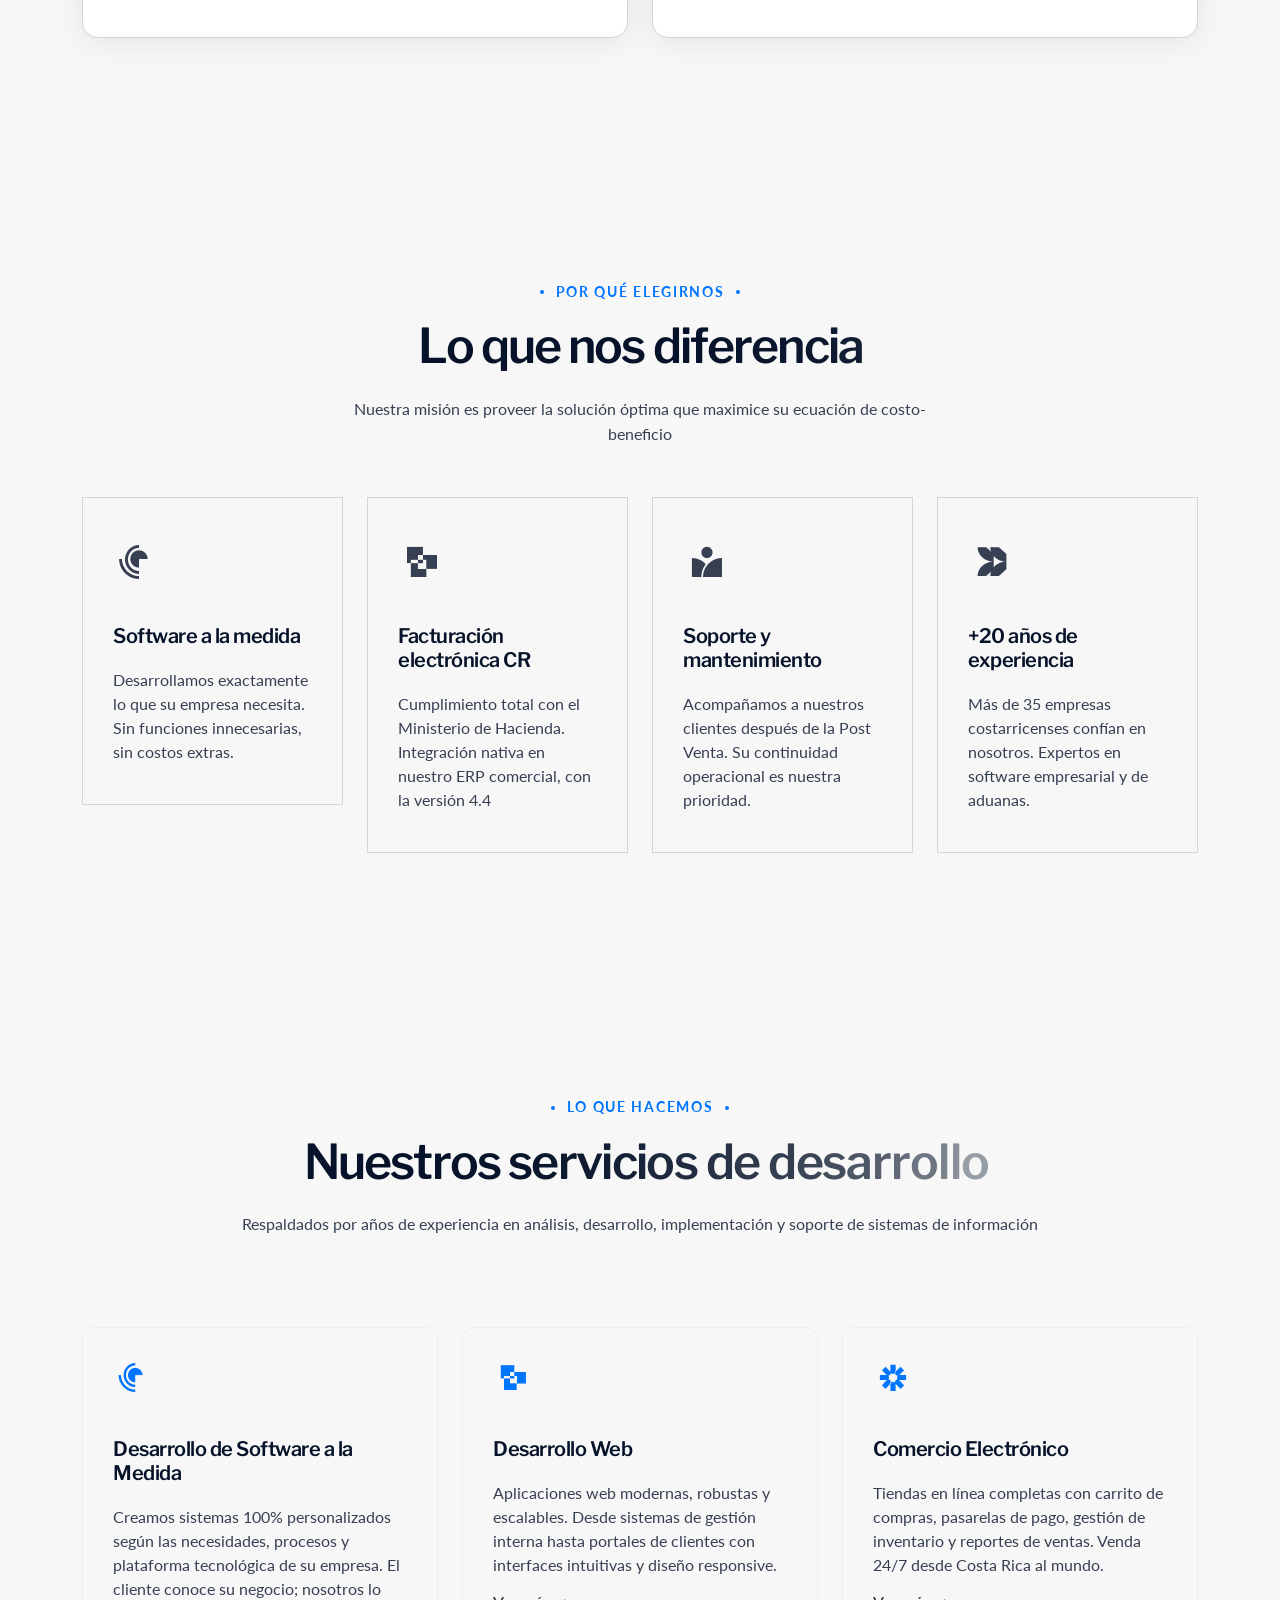
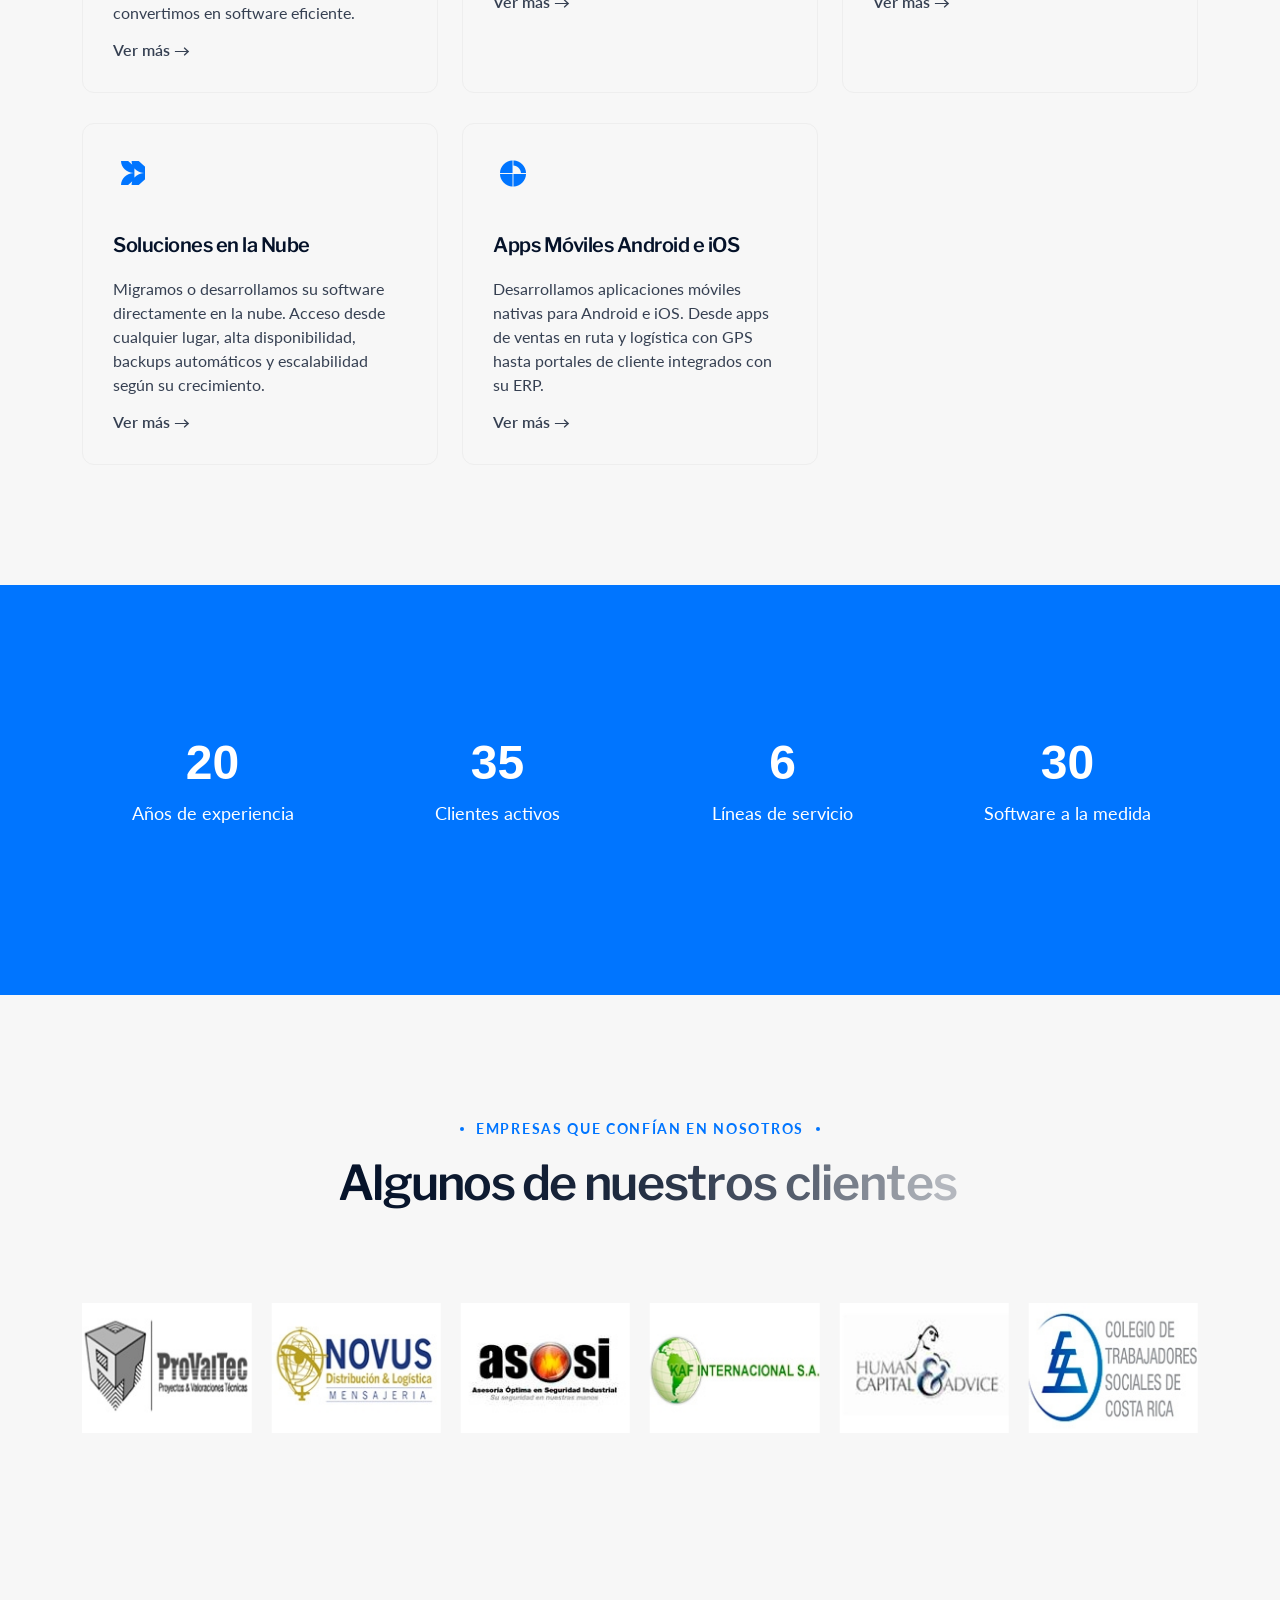
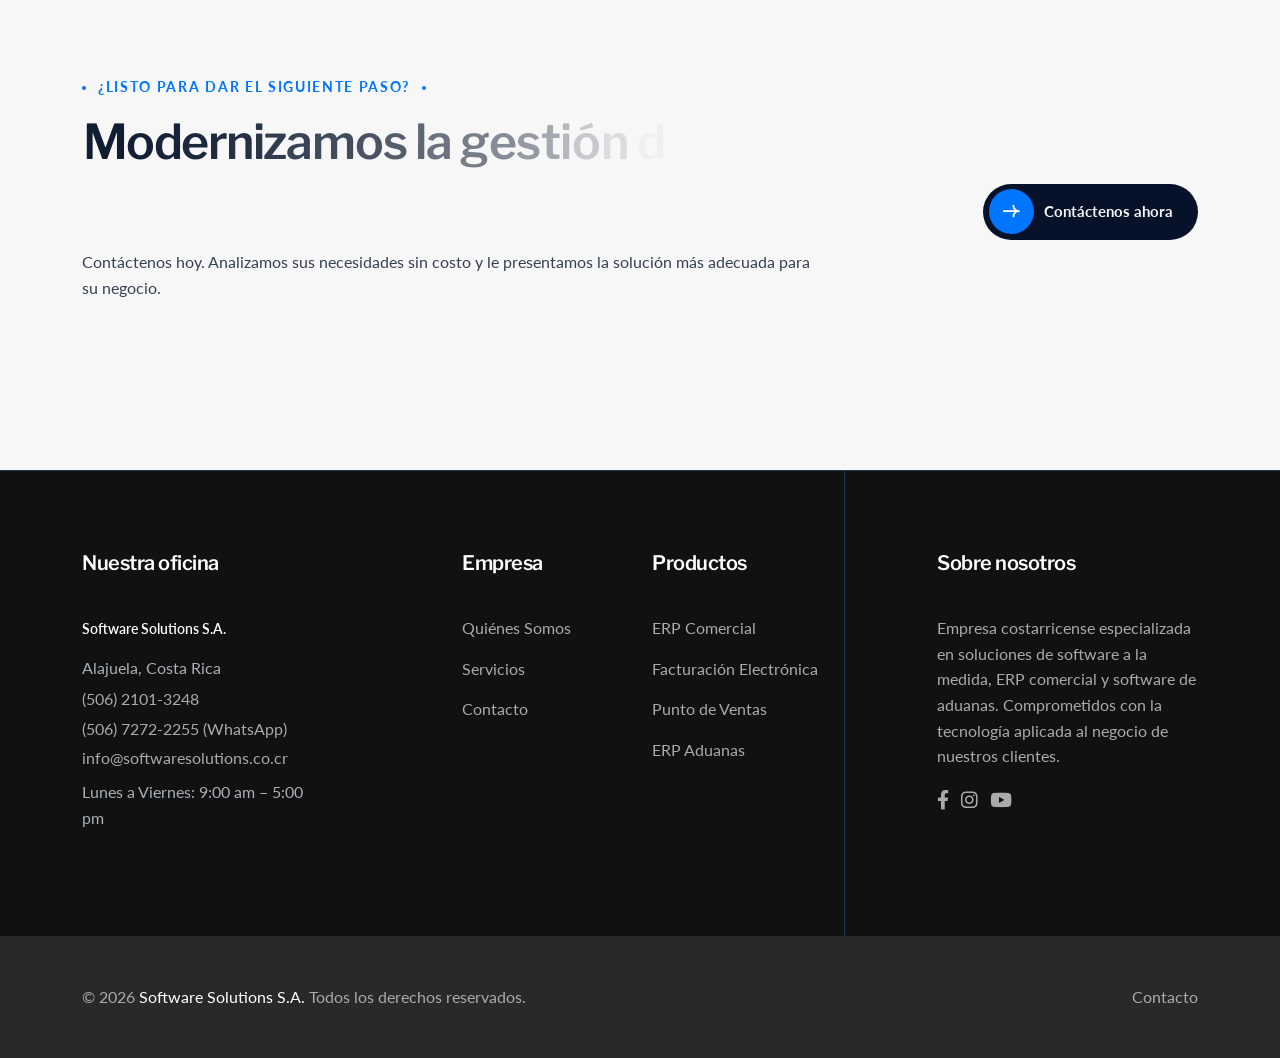
==== commit 82b74e95: "favicon: agregar favicon.ico y actualizar todas las páginas - Agrega favicon.ico de la empresa al re" ====
--- a/index.html
+++ b/index.html
@@ -11,8 +11,7 @@
 
    <title>Software Solutions S.A. | Software a la medida en Costa Rica</title>
 
-   <link rel="apple-touch-icon" href="assets/images/fav.png" />
-   <link rel="shortcut icon" type="image/x-icon" href="assets/images/fav.png" />
+   <link rel="apple-touch-icon" href="/favicon.ico" /><link rel="shortcut icon" type="image/x-icon" href="/favicon.ico" />
 
    <!-- CSS -->
    <link rel="stylesheet" href="assets/css/bootstrap.min.css" />
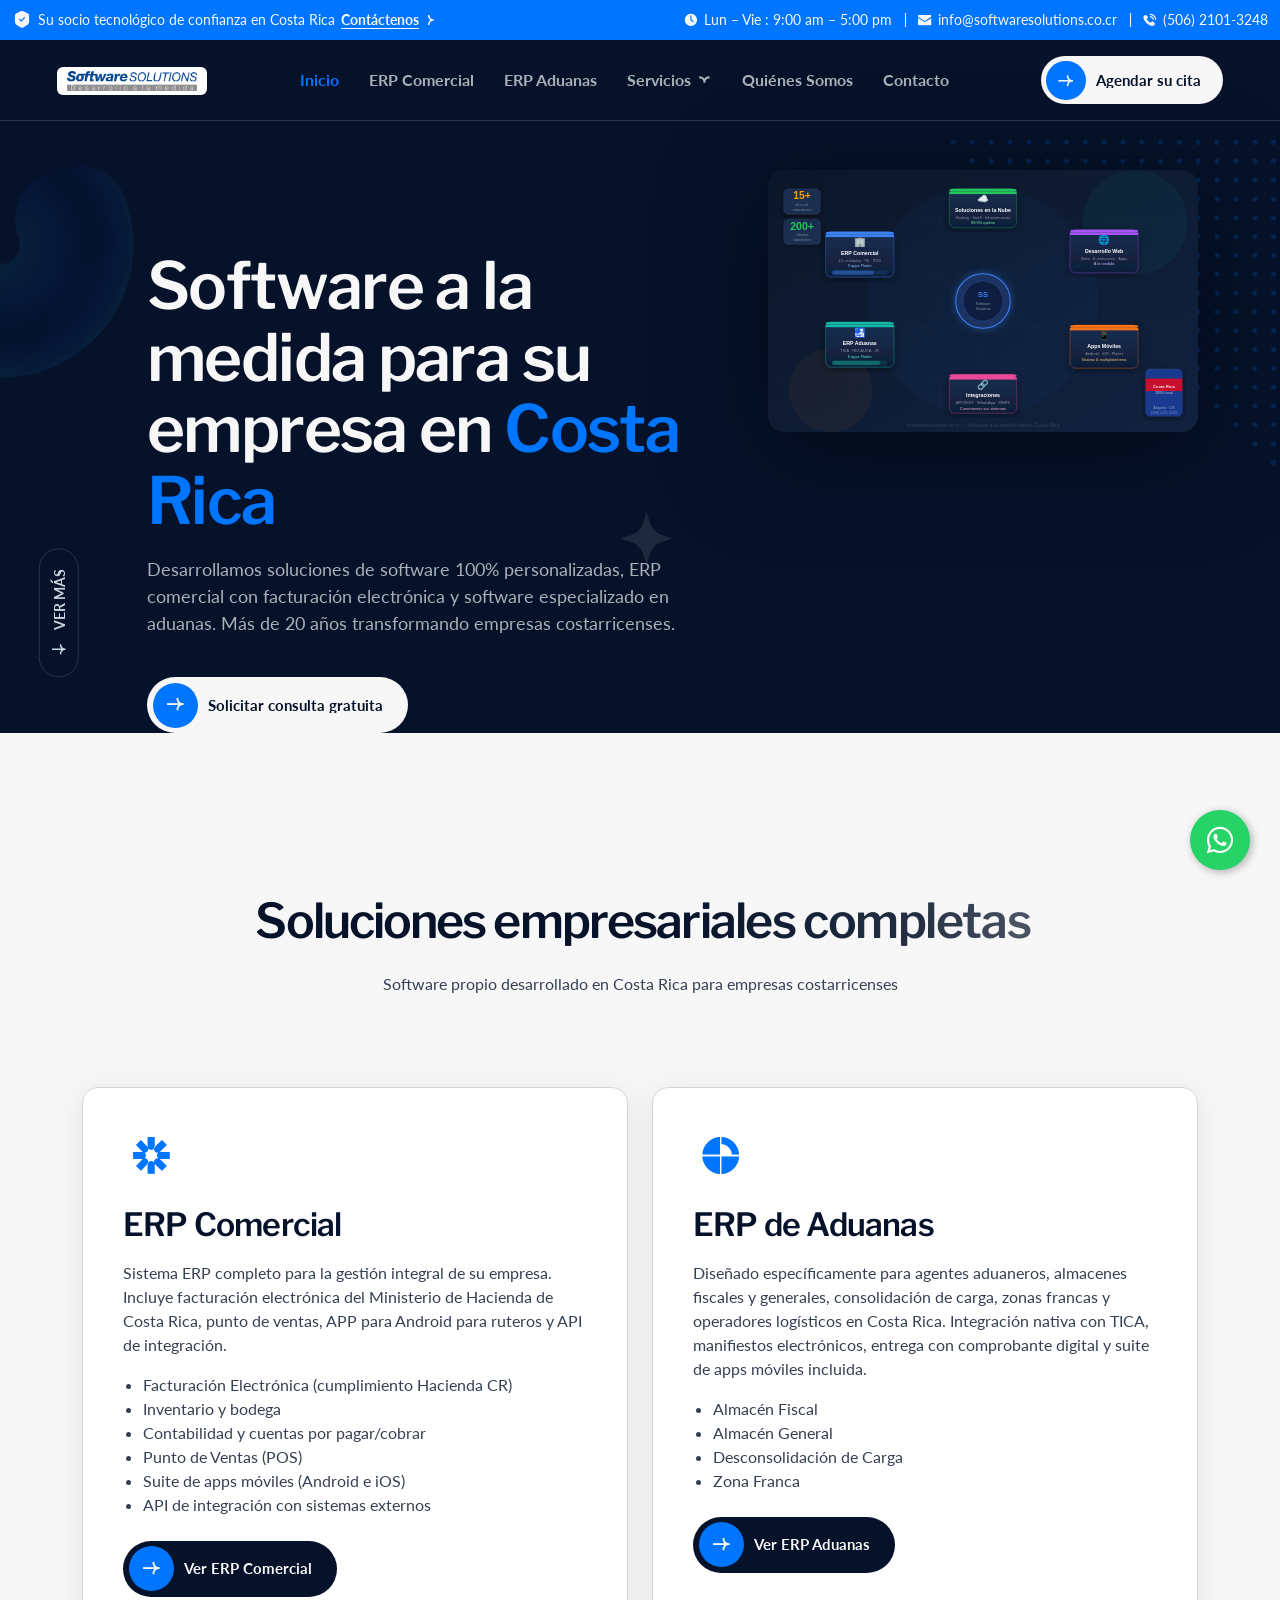
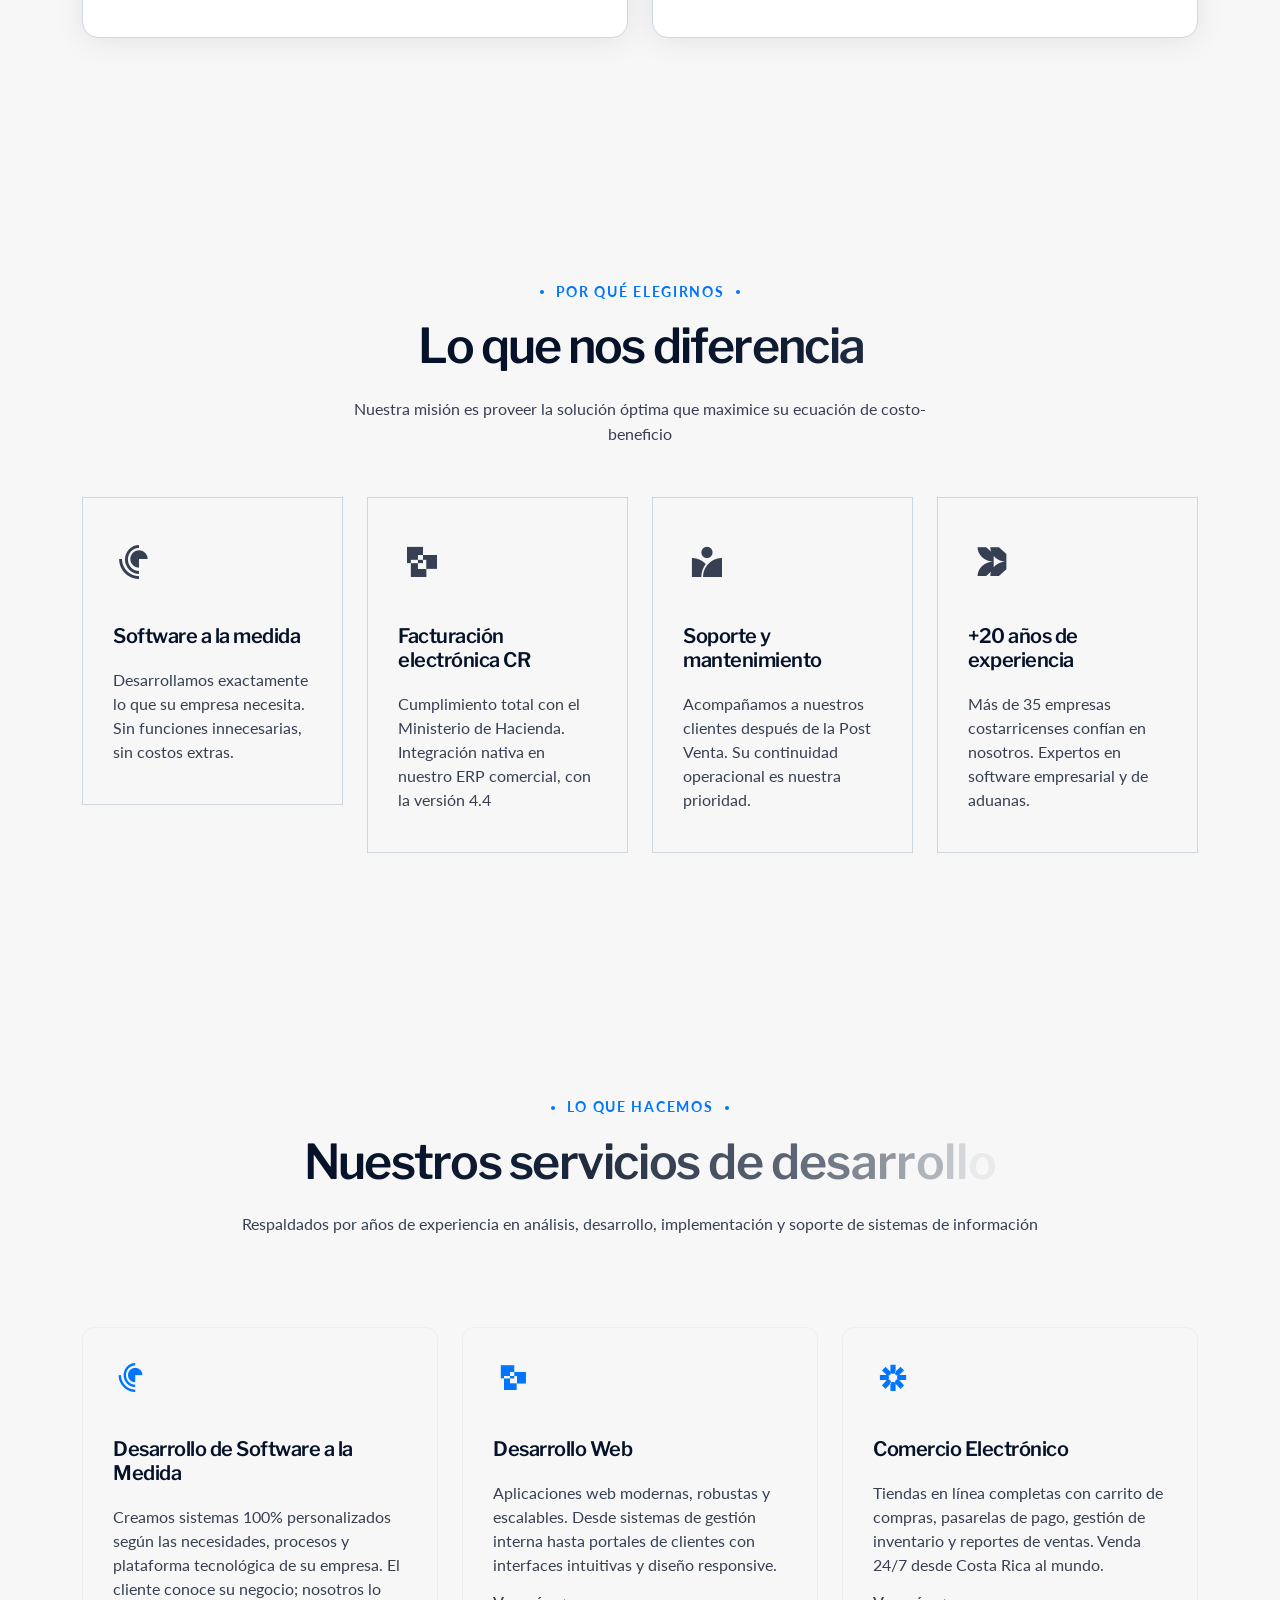
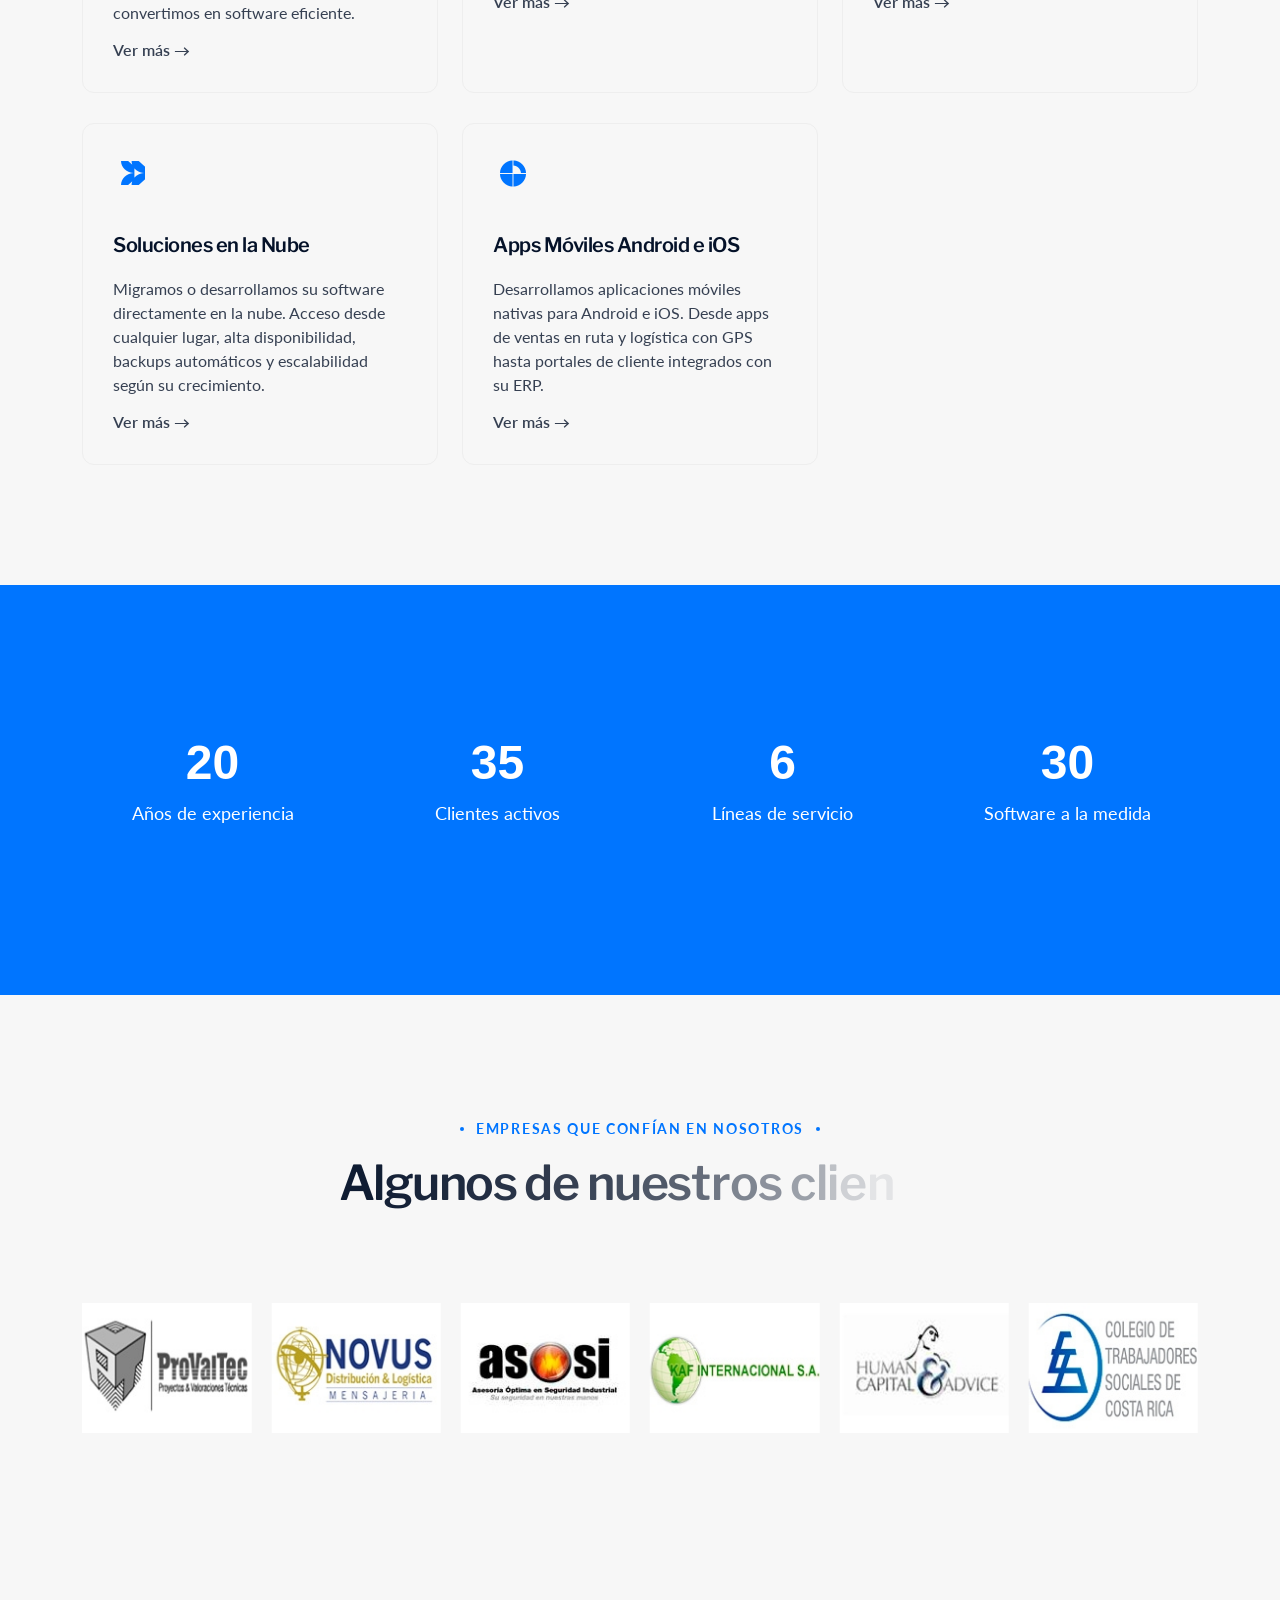
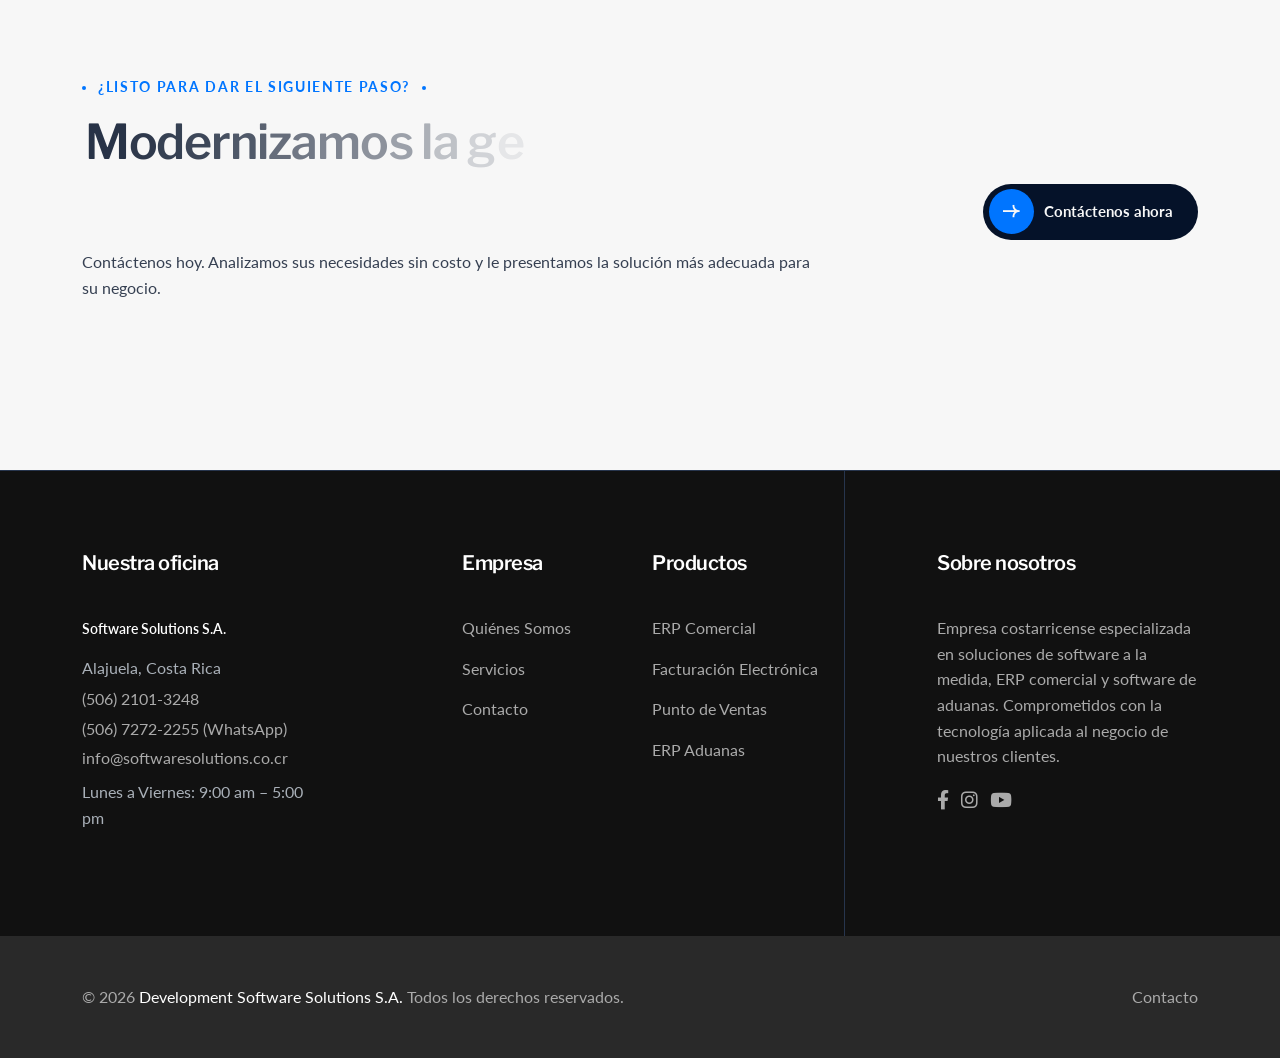
==== commit 048b580e: "branding: cambiar nombre a Development Software Solutions S.A. - Footer de todas las páginas actuali" ====
--- a/index.html
+++ b/index.html
@@ -716,7 +716,7 @@
                      <div class="col-12">
                         <div class="copyright-content-area" style="display:flex;justify-content:space-between;align-items:center;padding:20px 0;flex-wrap:wrap;gap:12px;">
                            <div class="copyright-text">
-                              <p style="color:#aaa;margin:0;">© 2026 <a href="index.html" style="color:#fff;">Software Solutions S.A.</a> Todos los derechos reservados.</p>
+                              <p style="color:#aaa;margin:0;">© 2026 <a href="index.html" style="color:#fff;">Development Software Solutions S.A.</a> Todos los derechos reservados.</p>
                            </div>
                            <div class="copyright-menu">
                               <ul style="list-style:none;padding:0;margin:0;display:flex;gap:16px;">
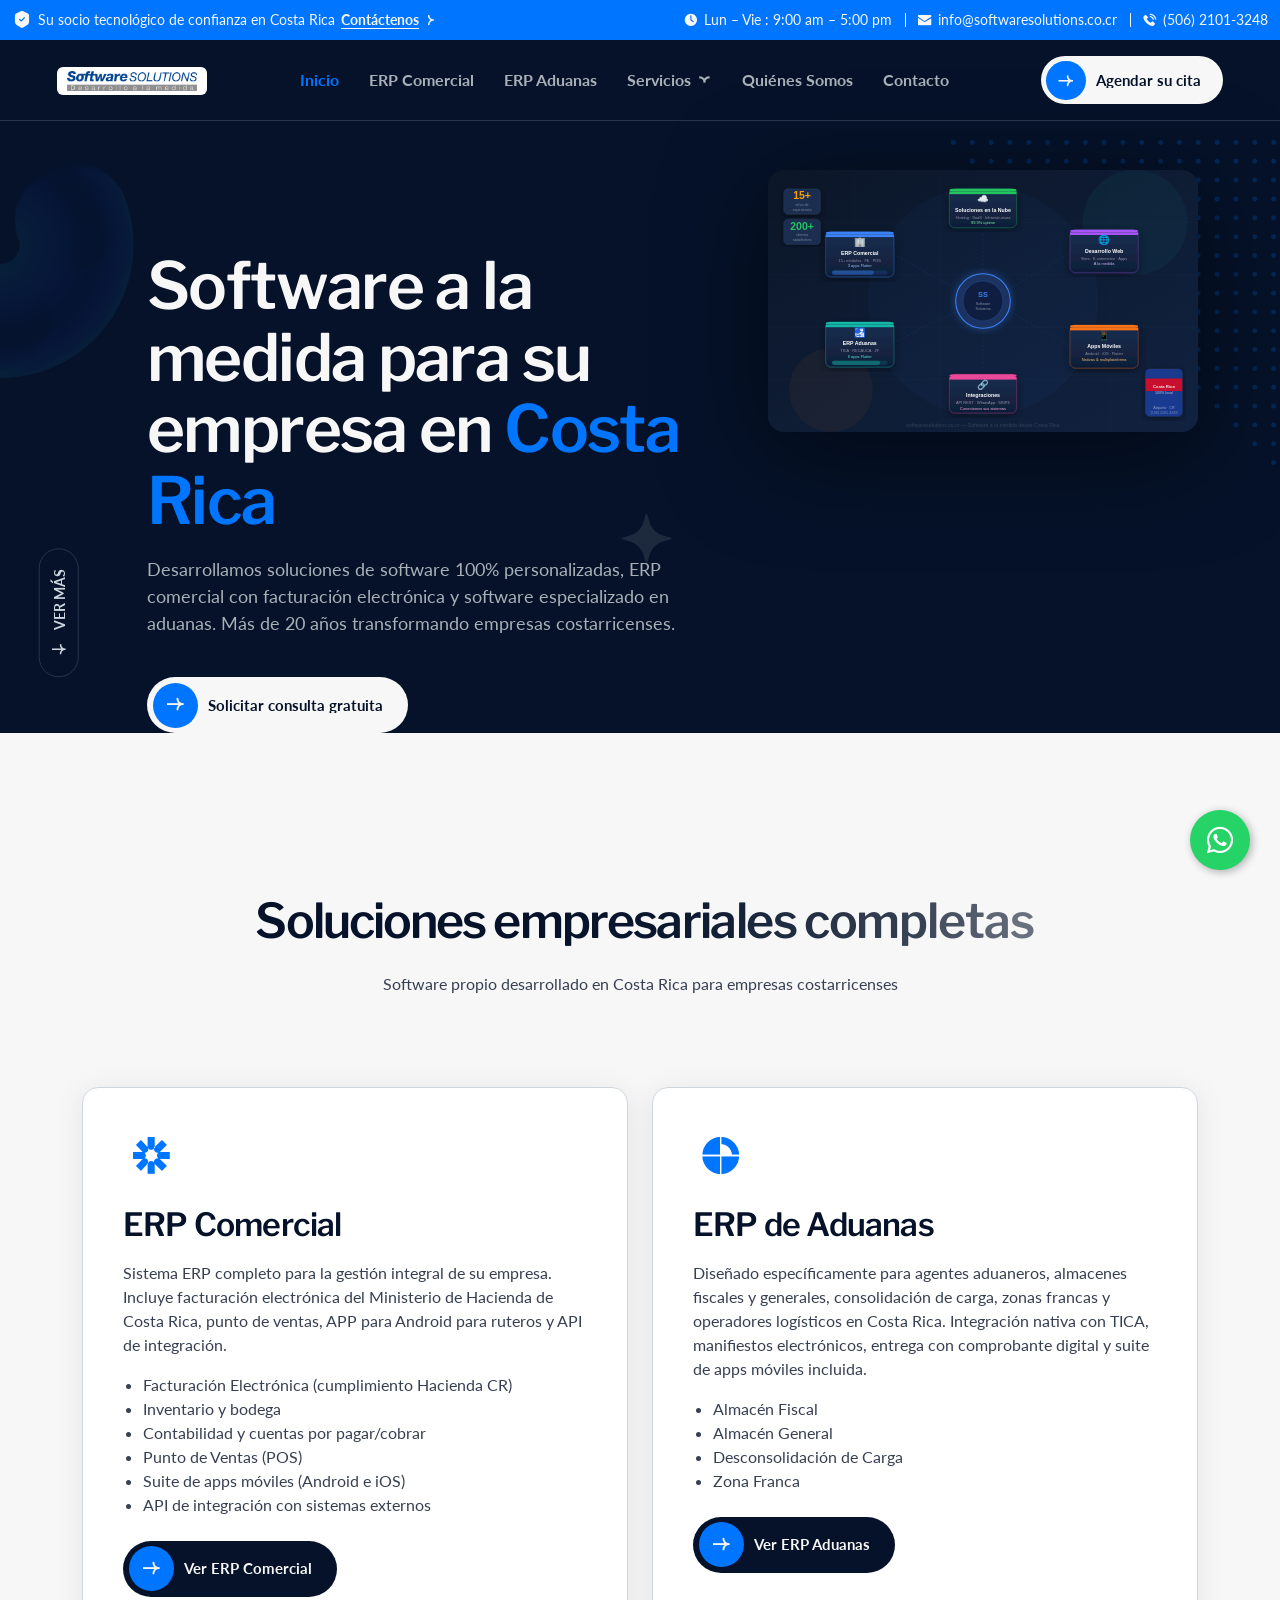
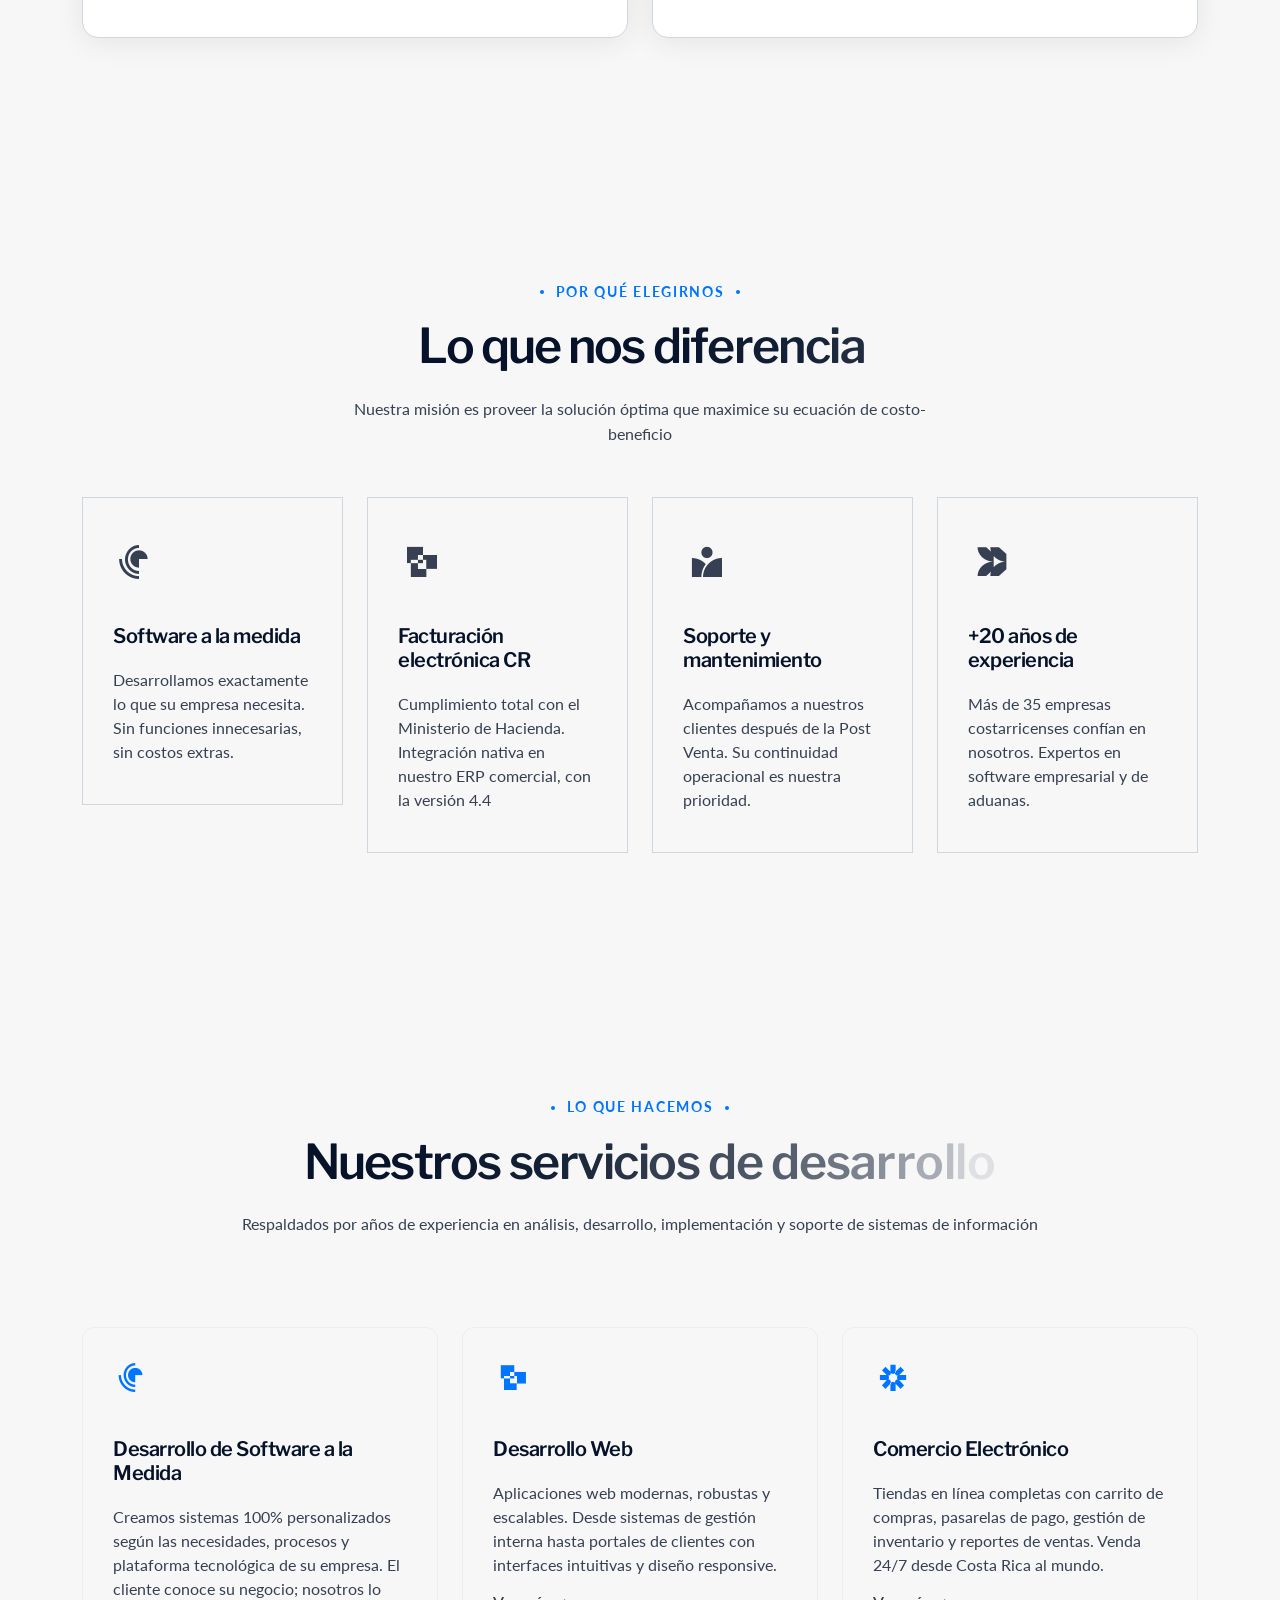
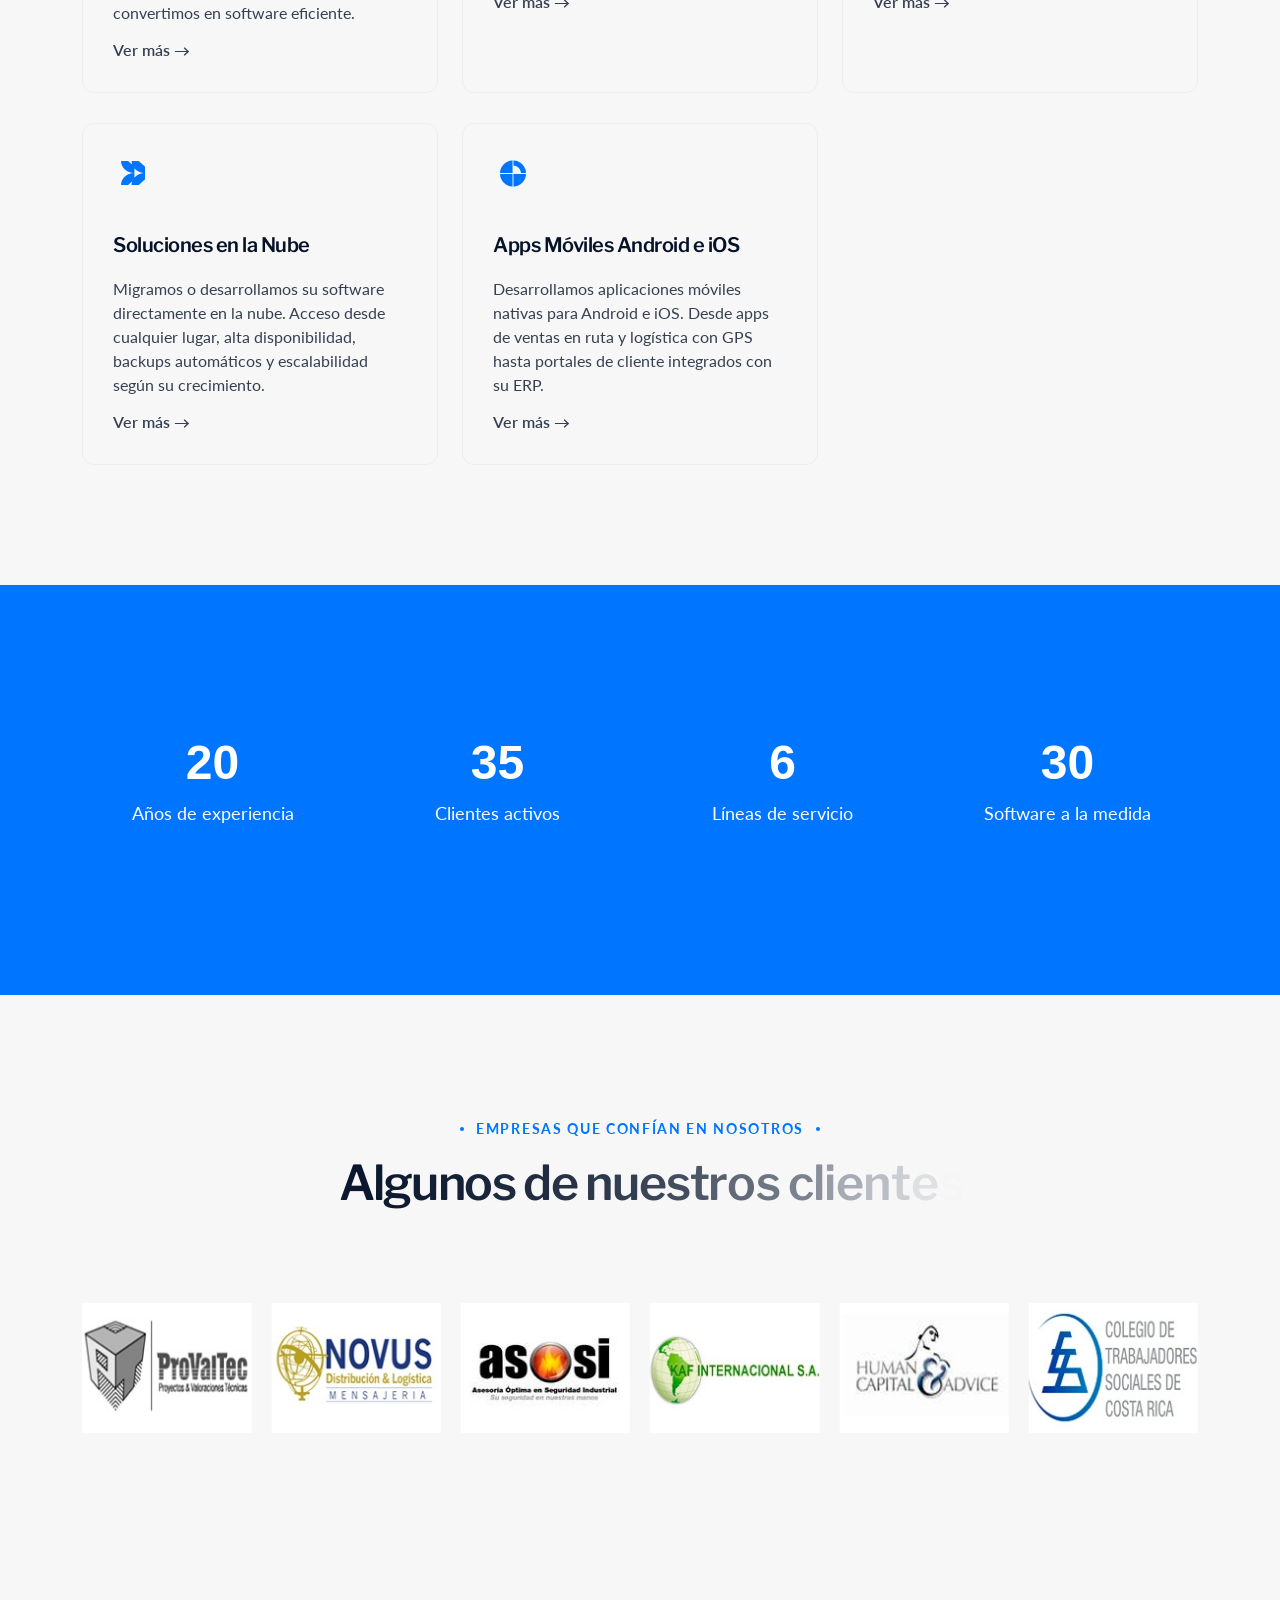
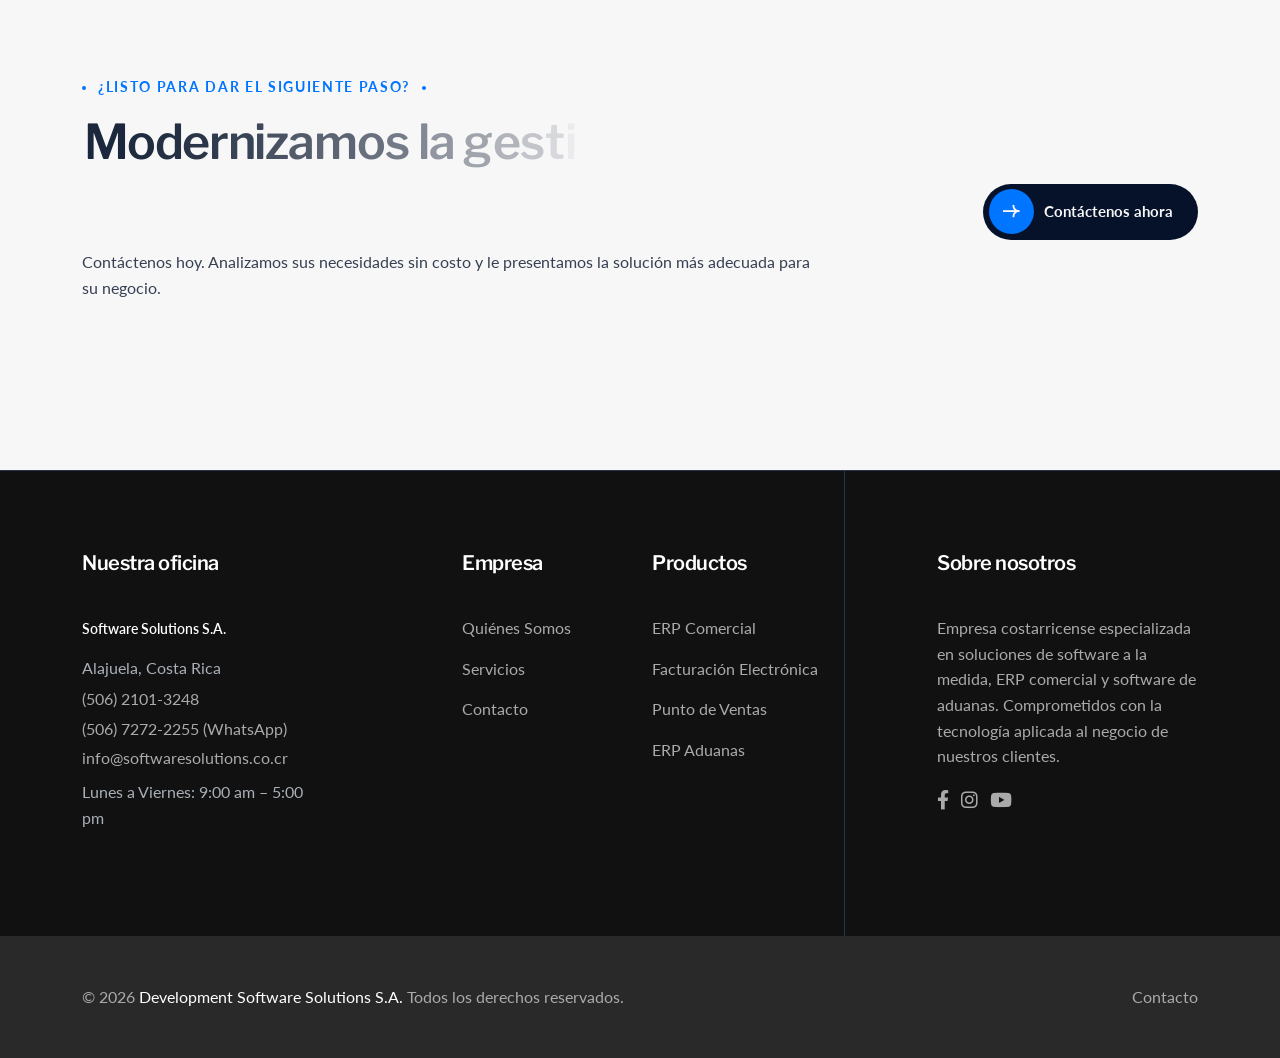
==== commit f1f32e0f: "header: aumentar tamaño del logo de 44px a 58px Co-Authored-By: Claude Sonnet 4.6 <noreply@anthropic" ====
--- a/index.html
+++ b/index.html
@@ -75,7 +75,7 @@
          transition: transform 0.2s;
       }
       .whatsapp-float:hover { transform: scale(1.1); color: #fff; }
-   .site-logo img{max-height:44px;width:auto;background:#fff;border-radius:6px;padding:4px 10px;}</style>
+   .site-logo img{max-height:58px;width:auto;background:#fff;border-radius:6px;padding:4px 10px;}</style>
    <!-- Open Graph -->
    <meta property="og:type" content="website" />
    <meta property="og:locale" content="es_CR" />
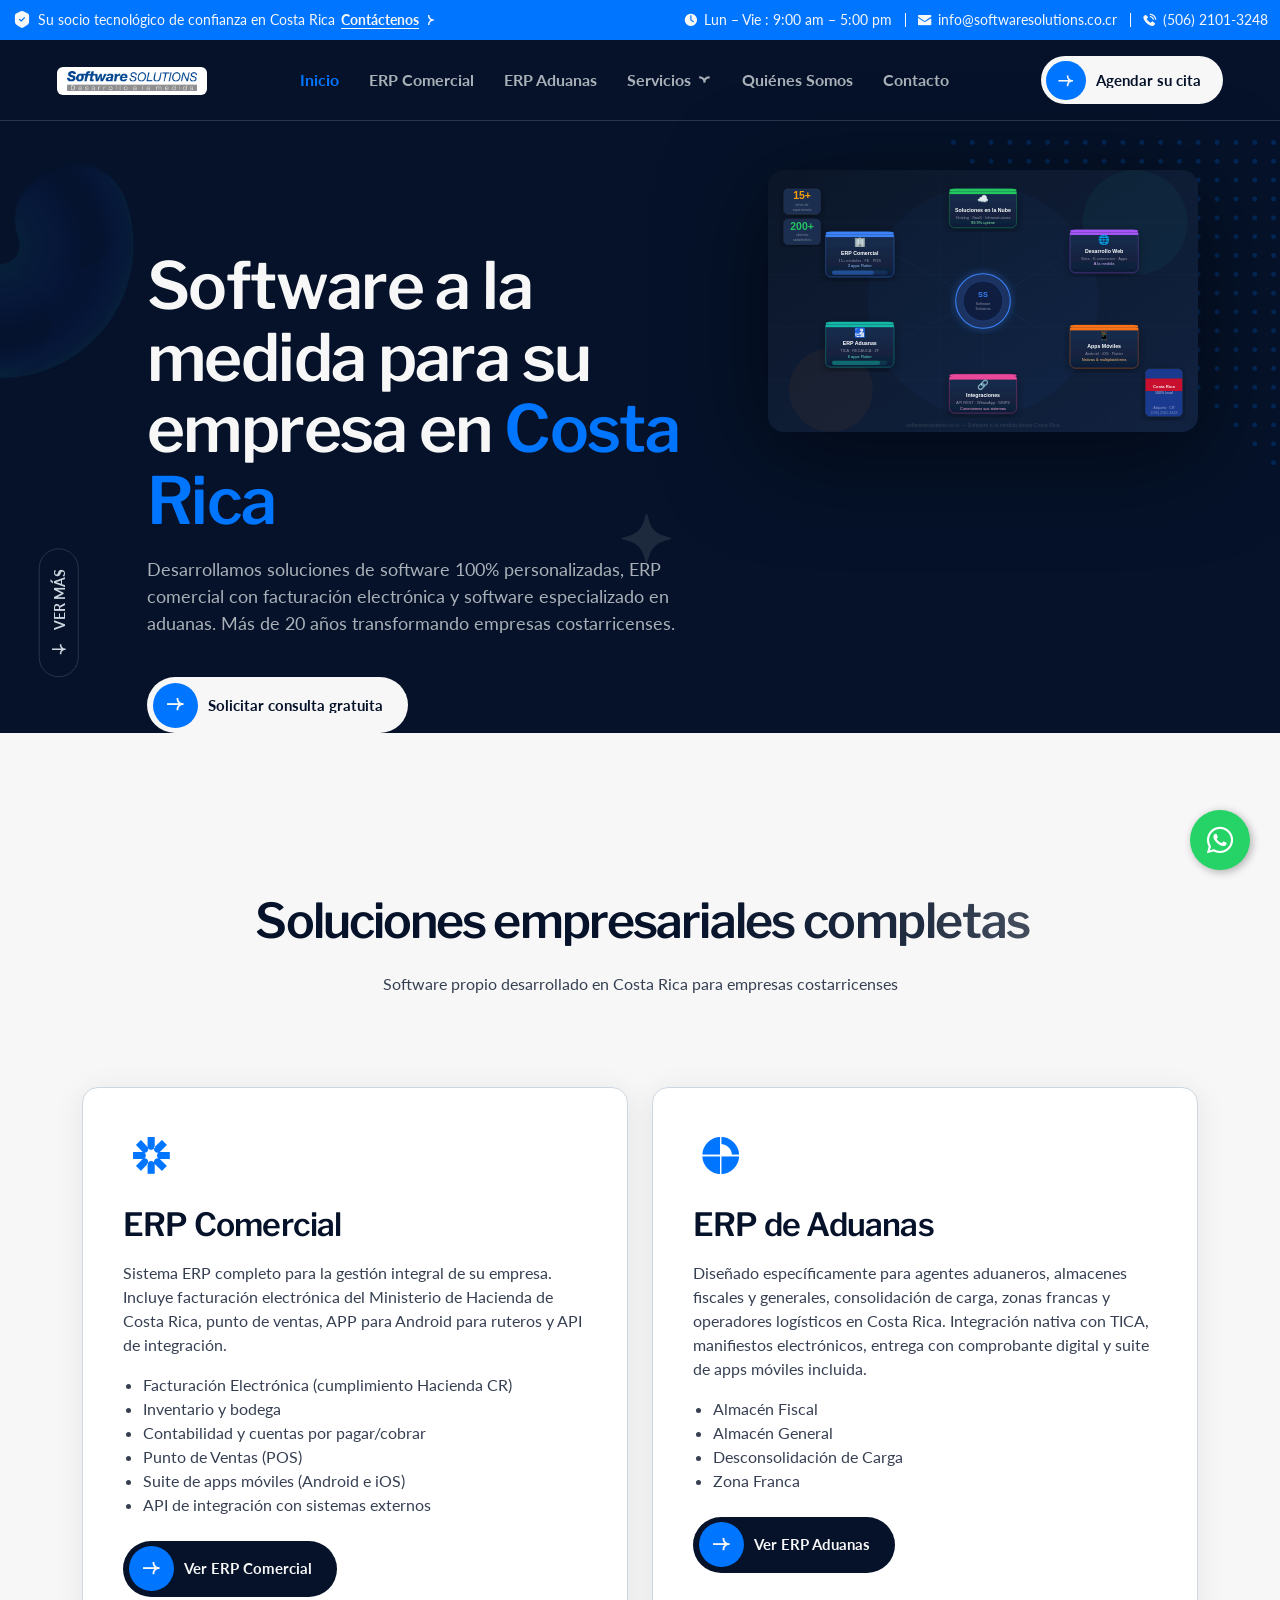
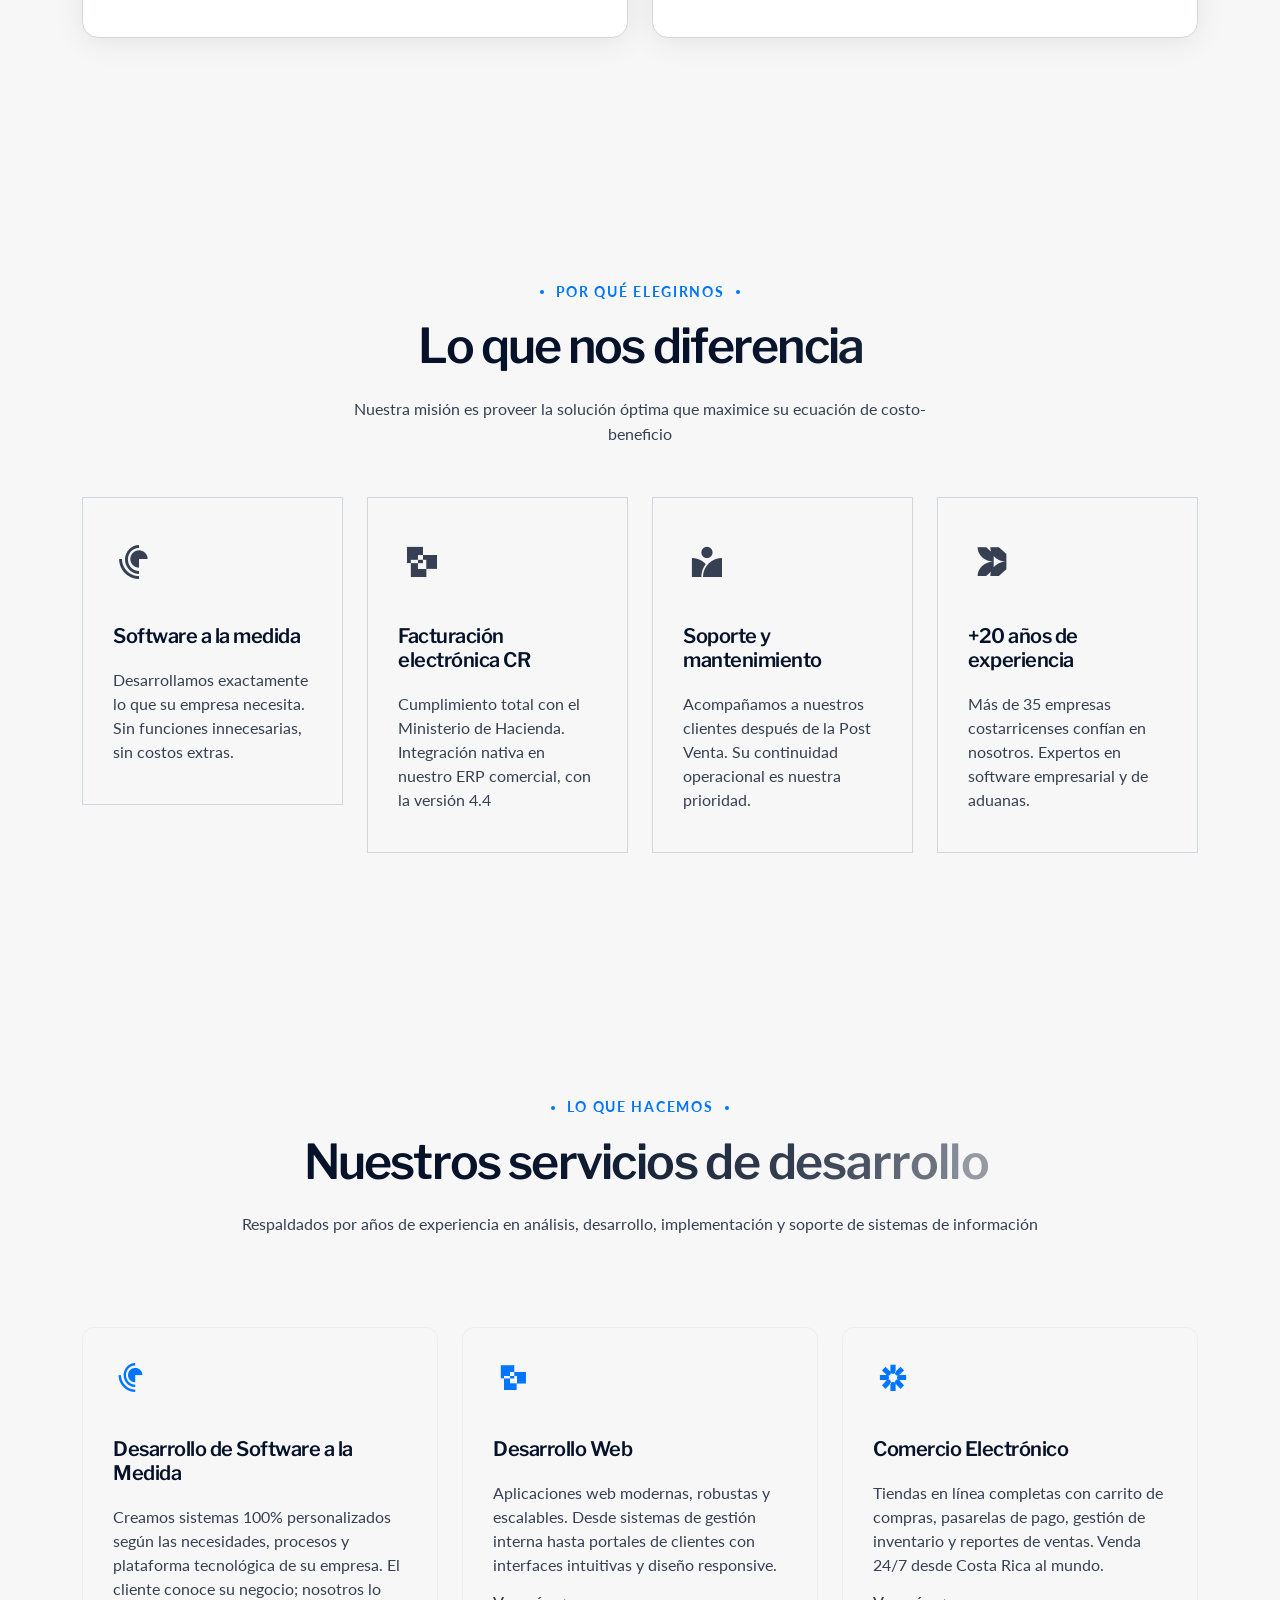
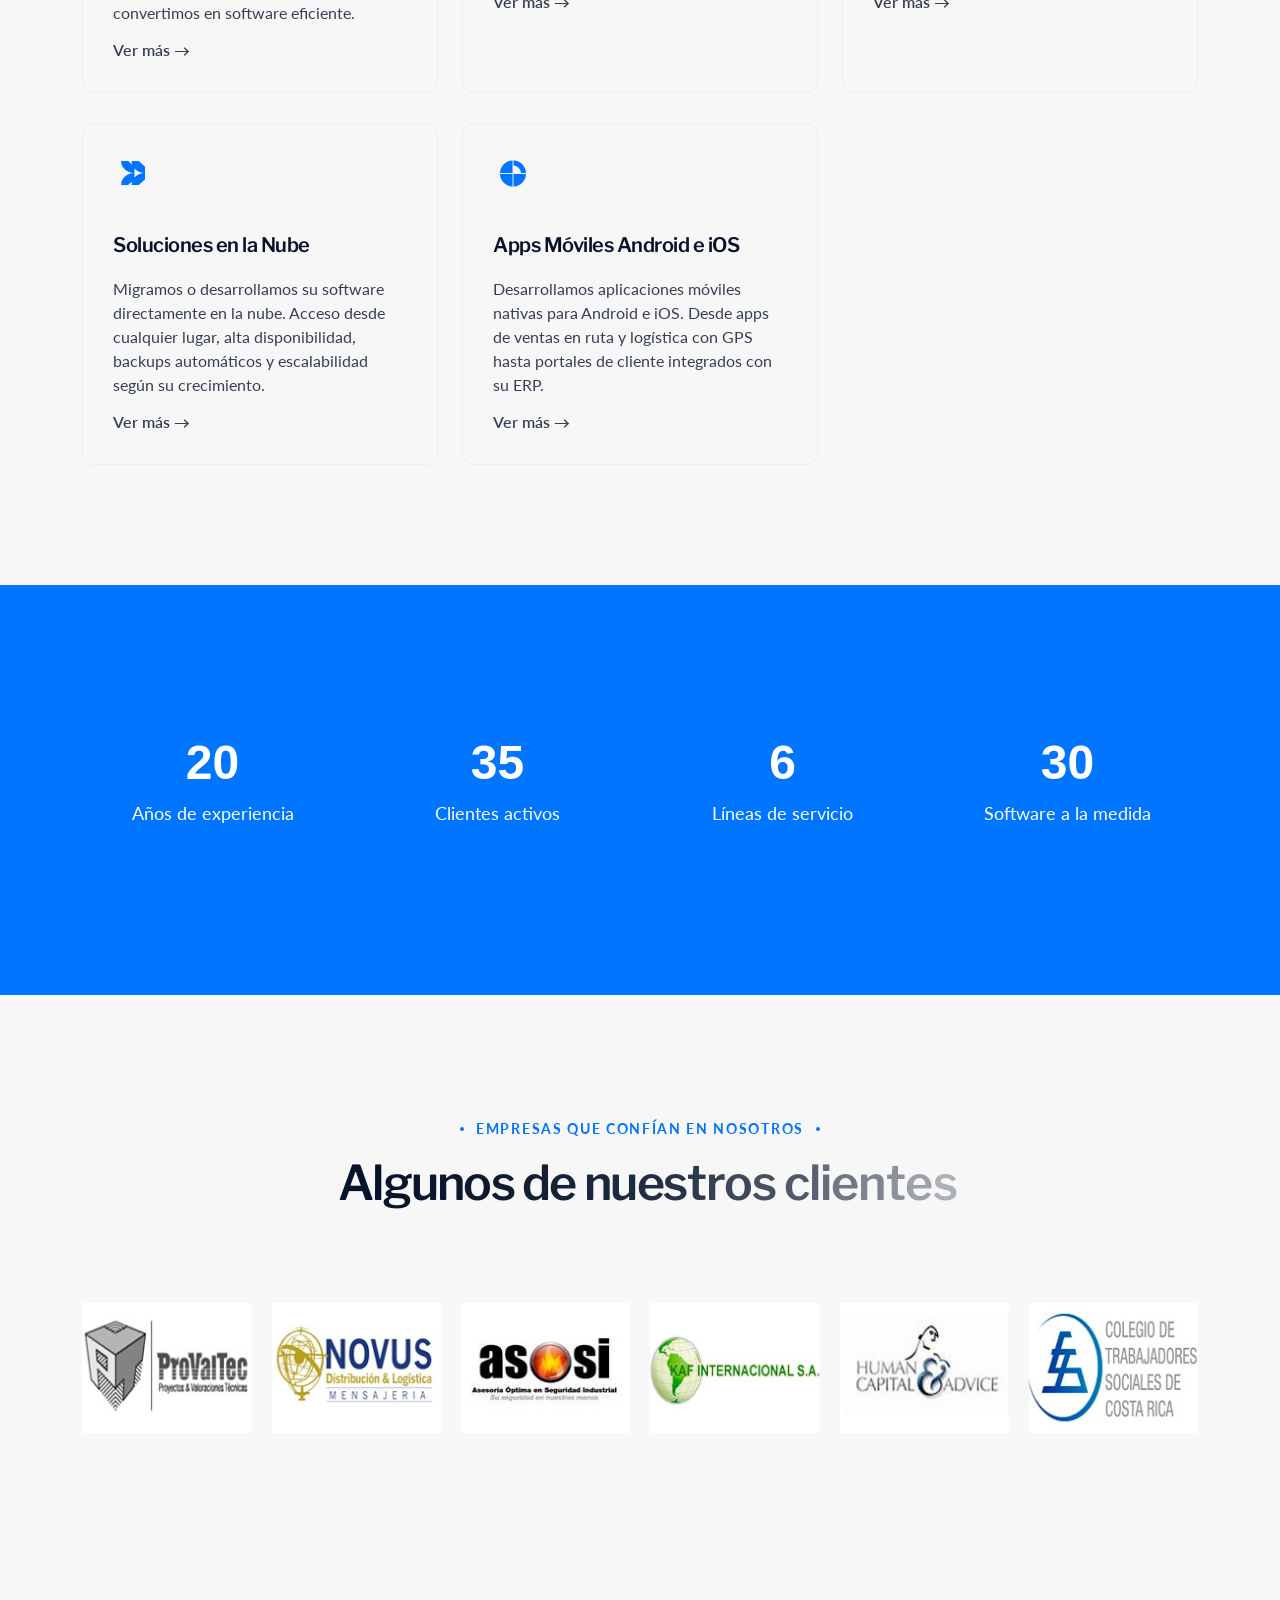
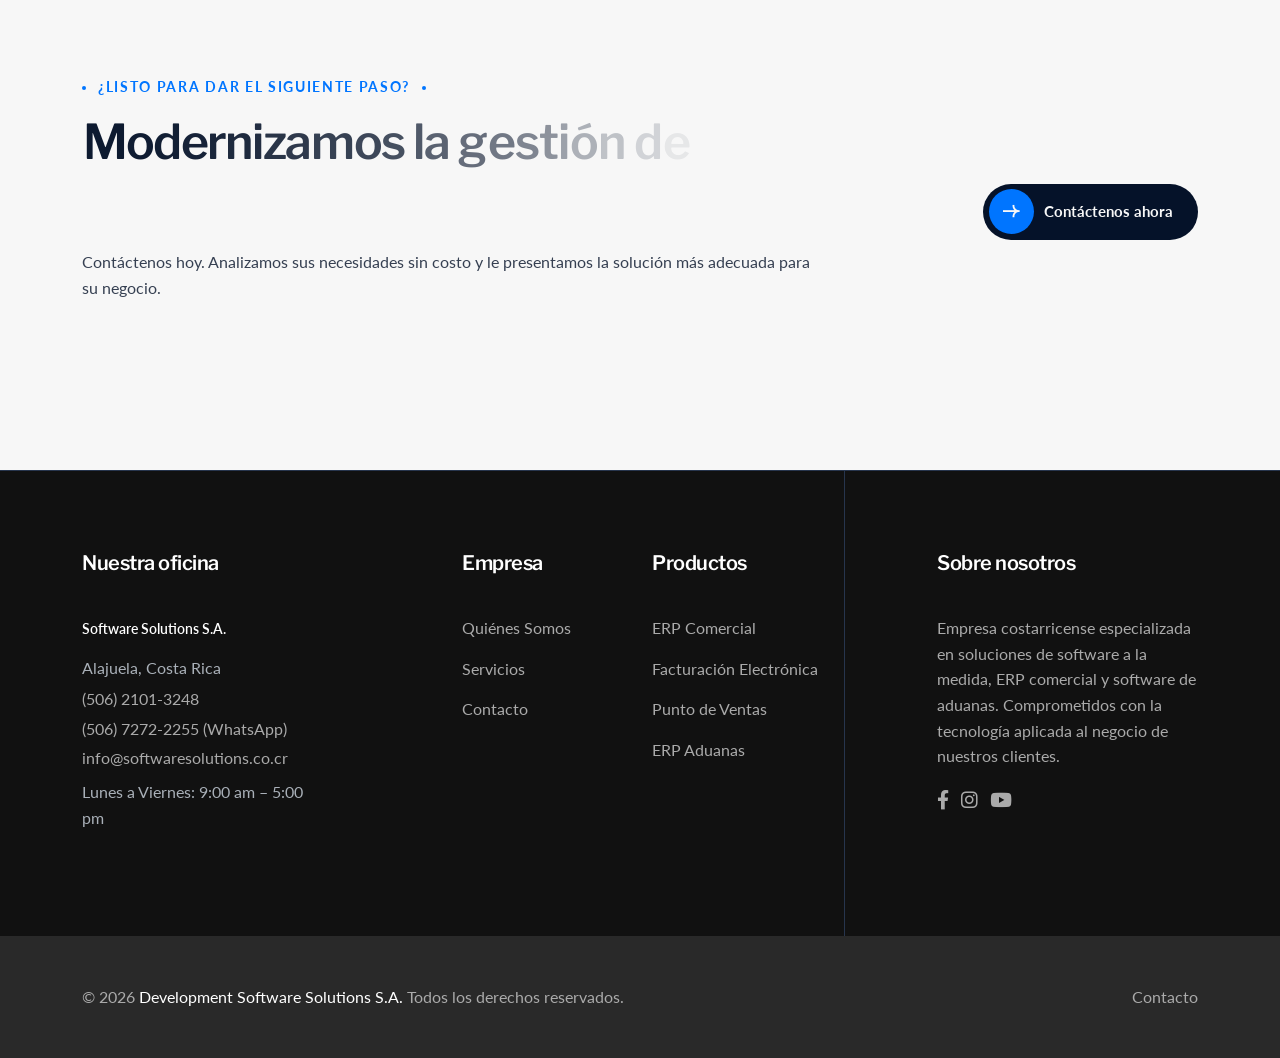
==== commit b88c0784: "header: forzar tamaño del logo con !important para sobreescribir template Co-Authored-By: Claude Son" ====
--- a/index.html
+++ b/index.html
@@ -75,7 +75,7 @@
          transition: transform 0.2s;
       }
       .whatsapp-float:hover { transform: scale(1.1); color: #fff; }
-   .site-logo img{max-height:58px;width:auto;background:#fff;border-radius:6px;padding:4px 10px;}</style>
+   .site-logo img{max-height:58px!important;width:auto!important;background:#fff;border-radius:6px;padding:4px 10px;}</style>
    <!-- Open Graph -->
    <meta property="og:type" content="website" />
    <meta property="og:locale" content="es_CR" />
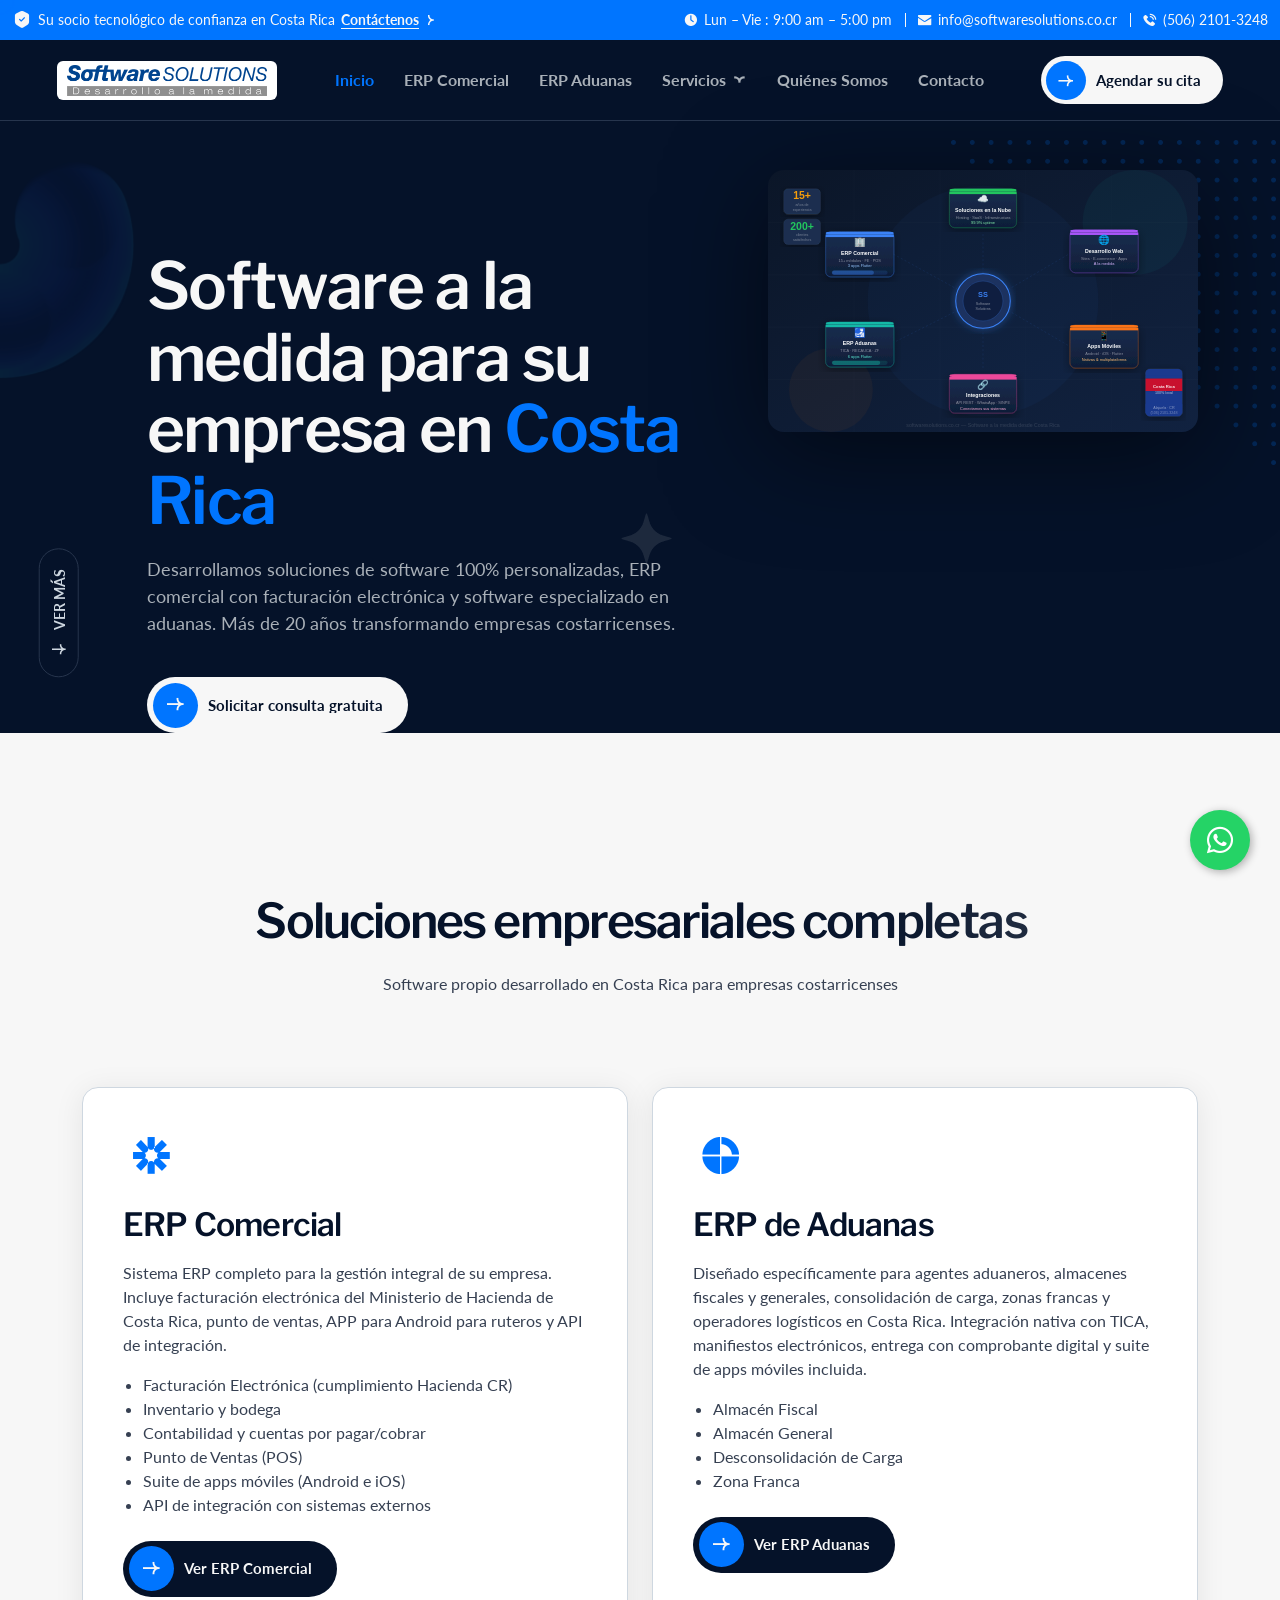
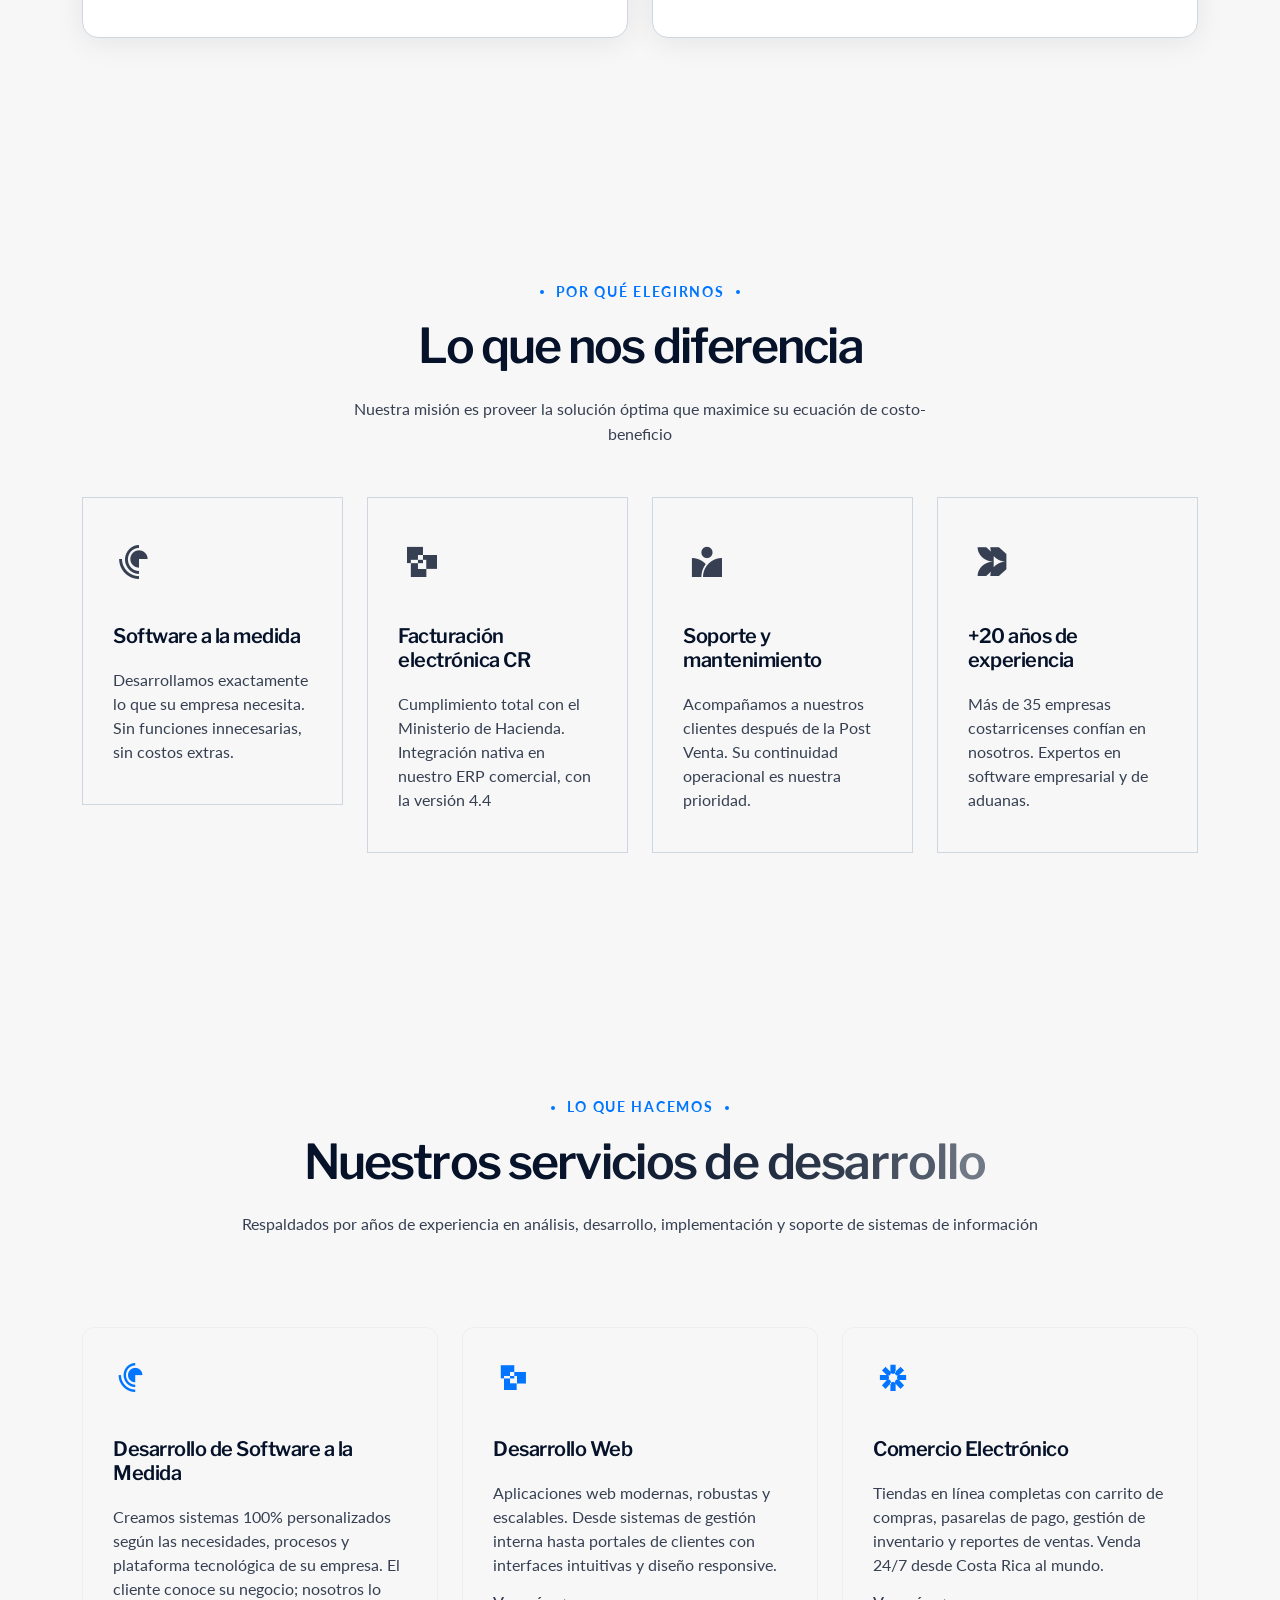
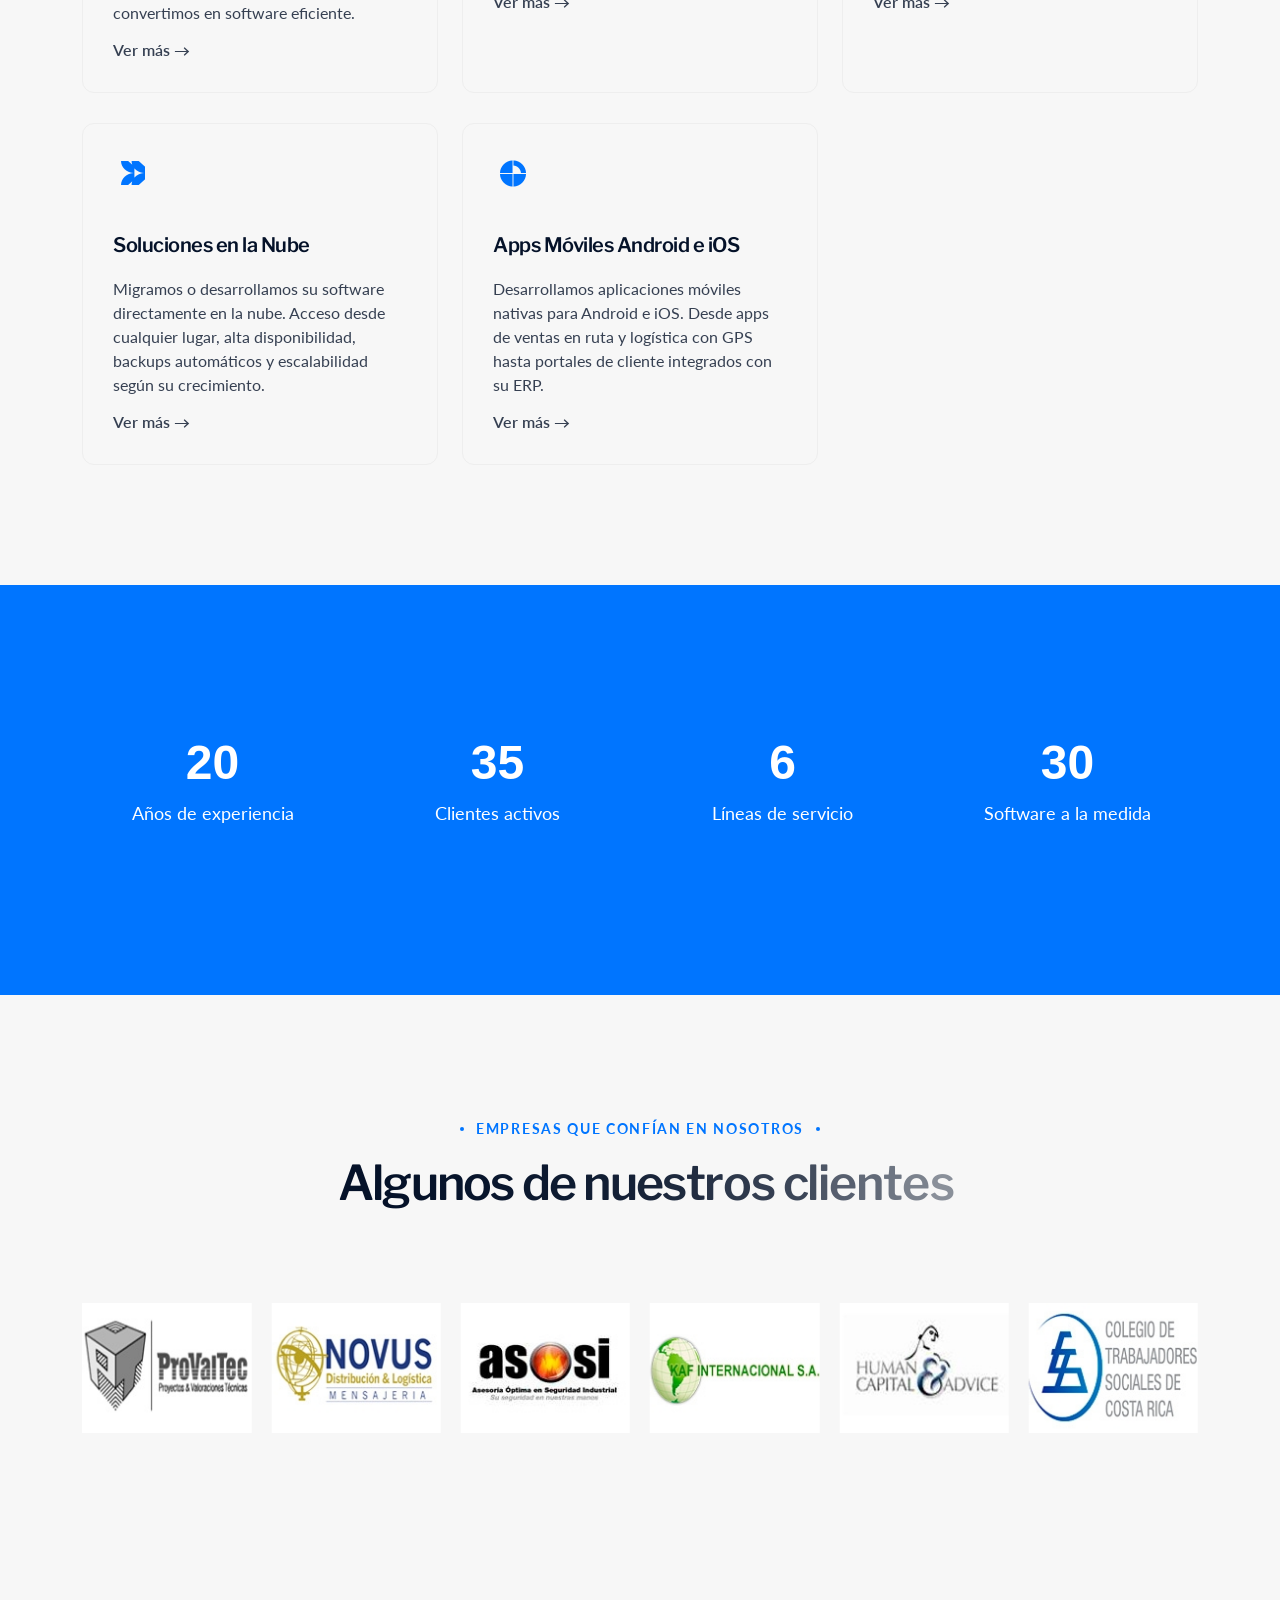
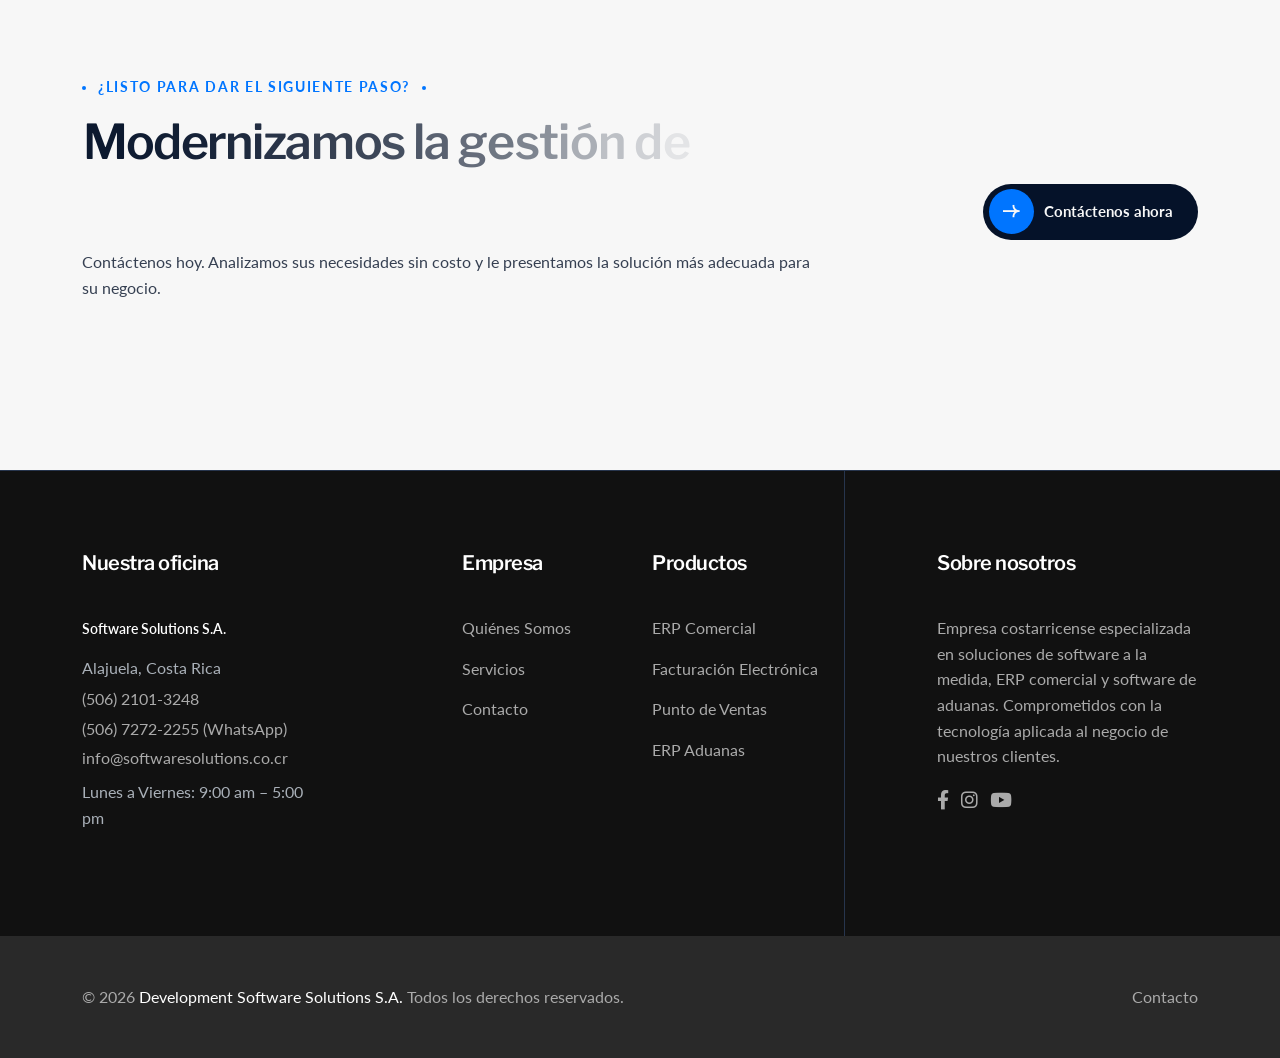
==== commit 4717097a: "header: aumentar contenedor del logo a 220px para sobreescribir template Co-Authored-By: Claude Sonn" ====
--- a/index.html
+++ b/index.html
@@ -75,7 +75,7 @@
          transition: transform 0.2s;
       }
       .whatsapp-float:hover { transform: scale(1.1); color: #fff; }
-   .site-logo img{max-height:58px!important;width:auto!important;background:#fff;border-radius:6px;padding:4px 10px;}</style>
+   .site-logo img{max-height:58px!important;width:auto!important;background:#fff;border-radius:6px;padding:4px 10px;} .site-logo .logo{max-width:220px!important;}</style>
    <!-- Open Graph -->
    <meta property="og:type" content="website" />
    <meta property="og:locale" content="es_CR" />
